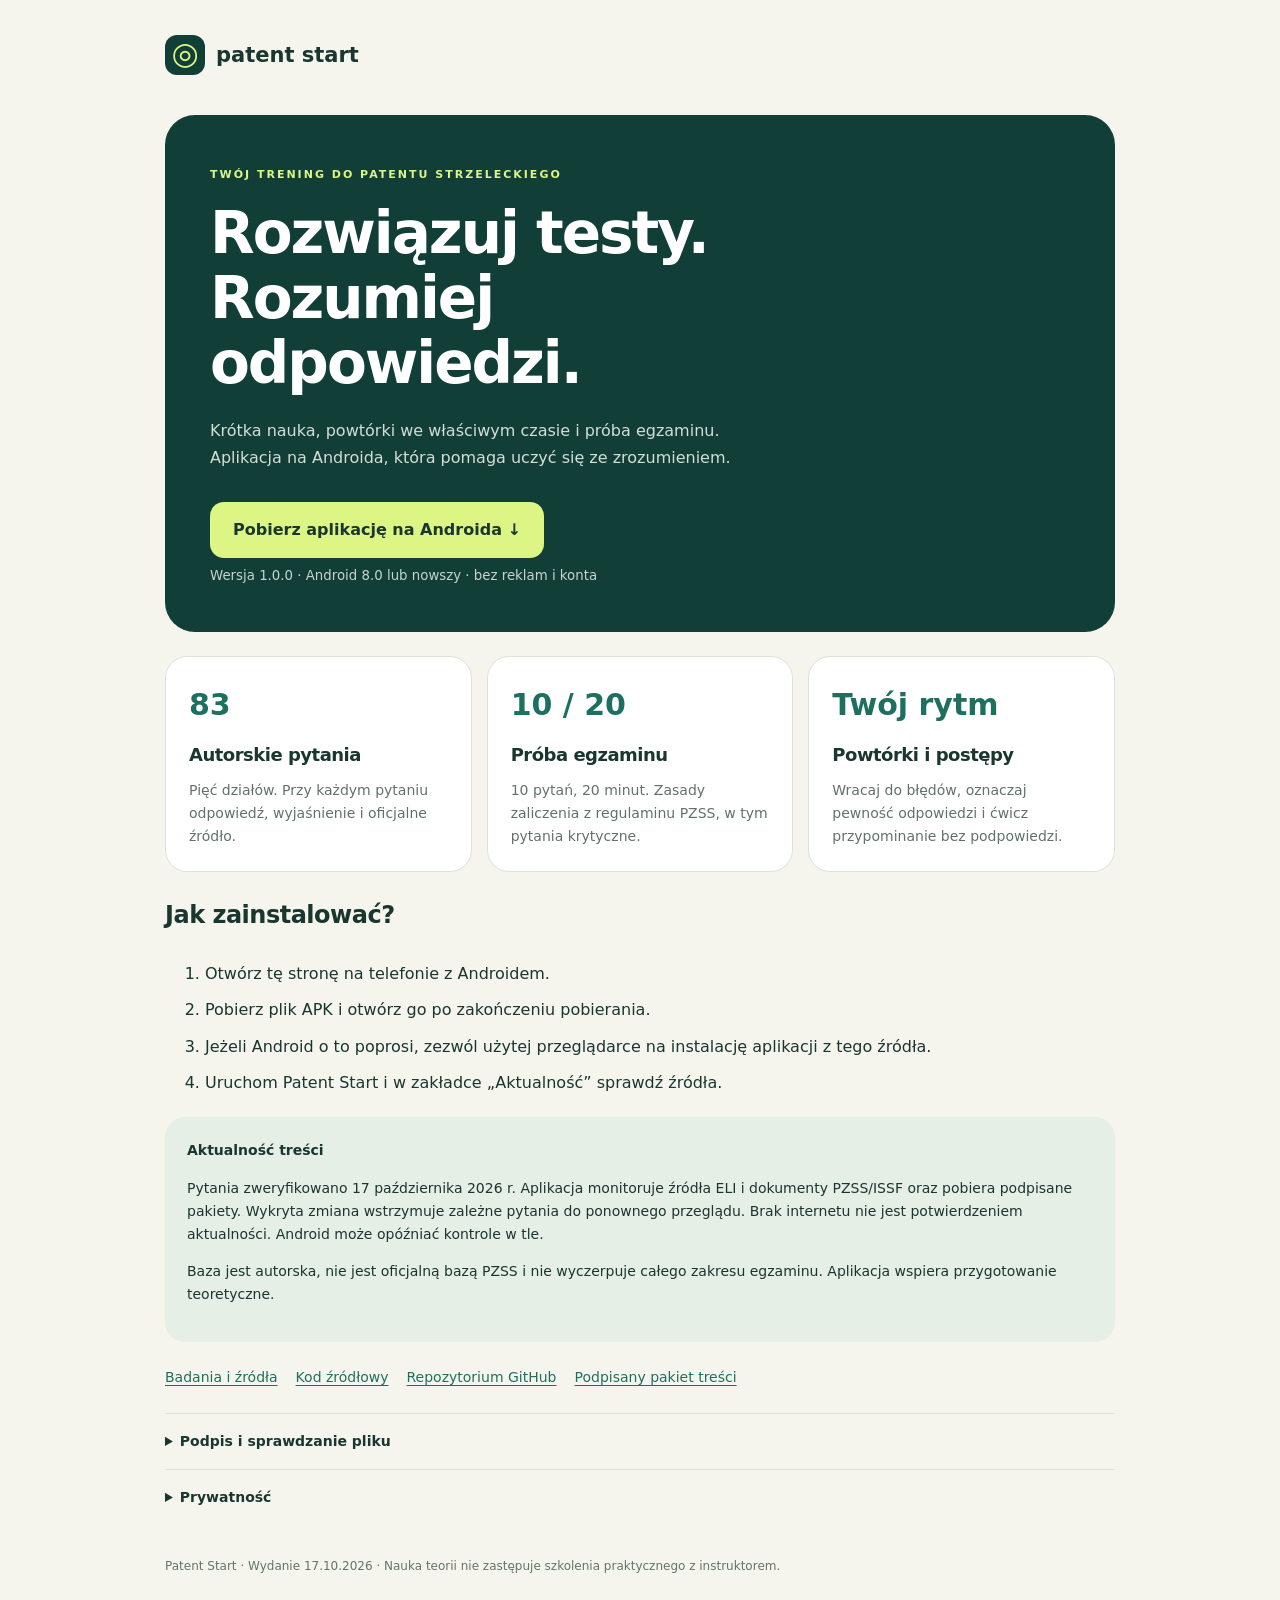
==== index.html @ 558bcb50 "Publish Patent Start 1.0.0 APK, signed question bank and source archive" ====
<!doctype html><html lang="pl"><head><meta charset="utf-8"><meta name="viewport" content="width=device-width,initial-scale=1"><meta name="theme-color" content="#123e38"><title>Patent Start — pobierz aplikację na Androida</title><style>*{box-sizing:border-box}body{margin:0;background:#f5f5ee;color:#19362f;font:16px/1.65 system-ui,sans-serif}main{max-width:1000px;margin:auto;padding:35px 25px 65px}.brand{font-weight:800;font-size:21px;display:flex;gap:11px;align-items:center}.mark{background:#123e38;color:#dcf584;border-radius:12px;width:40px;height:40px;text-align:center;font-size:31px;line-height:37px}.hero{margin-top:40px;background:#123e38;color:#fff;border-radius:30px;padding:45px;position:relative;overflow:hidden}.hero h1{font-size:clamp(34px,6vw,58px);line-height:1.12;letter-spacing:-2px;max-width:650px;margin:15px 0 22px}.hero p{max-width:570px;color:#d3ded5}.tag{color:#dcf584;font-size:11px;letter-spacing:2px;font-weight:750}.download{display:inline-block;background:#dcf584;color:#19362f;text-decoration:none;border-radius:14px;padding:15px 23px;font-weight:750;margin:15px 0 7px}.hero small{display:block;color:#c4d6cb}.grid{display:grid;grid-template-columns:repeat(3,1fr);gap:15px;margin:24px 0}.card{border:1px solid #dce3d9;background:white;border-radius:22px;padding:23px}.card h2{font-size:18px;line-height:1.4;margin:0 0 12px}.card p{font-size:14px;color:#617269;margin:0}.number{display:block;font-size:30px;font-weight:800;color:#1d7060;margin-bottom:12px}h2{letter-spacing:-.5px}a{color:#1d7060;text-underline-offset:3px}li{padding:5px 0}.note{background:#e6efe6;padding:22px;border-radius:20px;font-size:14px}.links{display:flex;gap:18px;flex-wrap:wrap;margin:24px 0;font-size:14px}footer{color:#64736b;font-size:12px;margin-top:32px}code{overflow-wrap:anywhere;font-size:11px}details{border-top:1px solid #dce3d9;padding:16px 0;font-size:14px}summary{font-weight:700;cursor:pointer}@media(max-width:650px){.hero{padding:28px}.grid{grid-template-columns:1fr}.hero h1{letter-spacing:-1px}.card{padding:20px}.number{font-size:23px}}</style></head><body><main><div class="brand"><span class="mark" aria-hidden="true">◎</span>patent start</div><section class="hero"><span class="tag">TWÓJ TRENING DO PATENTU STRZELECKIEGO</span><h1>Rozwiązuj testy.<br>Rozumiej odpowiedzi.</h1><p>Krótka nauka, powtórki we właściwym czasie i próba egzaminu. Aplikacja na Androida, która pomaga uczyć się ze zrozumieniem.</p><a class="download" href="Patent-Start-1.0.0.apk" download>Pobierz aplikację na Androida ↓</a><small>Wersja 1.0.0 · Android 8.0 lub nowszy · bez reklam i konta</small></section><section class="grid"><div class="card"><span class="number">83</span><h2>Autorskie pytania</h2><p>Pięć działów. Przy każdym pytaniu odpowiedź, wyjaśnienie i oficjalne źródło.</p></div><div class="card"><span class="number">10 / 20</span><h2>Próba egzaminu</h2><p>10 pytań, 20 minut. Zasady zaliczenia z regulaminu PZSS, w tym pytania krytyczne.</p></div><div class="card"><span class="number">Twój rytm</span><h2>Powtórki i postępy</h2><p>Wracaj do błędów, oznaczaj pewność odpowiedzi i ćwicz przypominanie bez podpowiedzi.</p></div></section><h2>Jak zainstalować?</h2><ol><li>Otwórz tę stronę na telefonie z Androidem.</li><li>Pobierz plik APK i otwórz go po zakończeniu pobierania.</li><li>Jeżeli Android o to poprosi, zezwól użytej przeglądarce na instalację aplikacji z tego źródła.</li><li>Uruchom Patent Start i w zakładce „Aktualność” sprawdź źródła.</li></ol><div class="note"><b>Aktualność treści</b><p>Pytania zweryfikowano 17 października 2026 r. Aplikacja monitoruje źródła ELI i dokumenty PZSS/ISSF oraz pobiera podpisane pakiety. Wykryta zmiana wstrzymuje zależne pytania do ponownego przeglądu. Brak internetu nie jest potwierdzeniem aktualności. Android może opóźniać kontrole w tle.</p><p>Baza jest autorska, nie jest oficjalną bazą PZSS i nie wyczerpuje całego zakresu egzaminu. Aplikacja wspiera przygotowanie teoretyczne.</p></div><div class="links"><a href="Badania-i-zalozenia.txt">Badania i źródła</a><a href="Patent-Start-source.zip" download>Kod źródłowy</a><a href="https://github.com/grocjusz/patent-start">Repozytorium GitHub</a><a href="latest.patentpack" download>Podpisany pakiet treści</a></div><details><summary>Podpis i sprawdzanie pliku</summary><p>Suma SHA-256 APK: <a href="Patent-Start-1.0.0.apk.sha256">pobierz plik kontrolny</a>. Wydanie jest podpisane kluczem aplikacji. Pakiety pytań mają osobny podpis RSA-SHA256, weryfikowany na telefonie.</p><p>Kompilację i podpis APK sprawdzono narzędziami Android SDK. Logikę nauki oraz interfejs przetestowano. Nie przeprowadzono jeszcze testu na fizycznym telefonie użytkownika.</p></details><details><summary>Prywatność</summary><p>Postępy pozostają na telefonie. Aplikacja nie wymaga konta i nie wysyła wyników nauki. Możesz zapisać kopię do wybranego pliku. Serwisy źródłowe i hosting GitHub mogą zapisywać adres IP podczas pobierania treści.</p></details><footer>Patent Start · Wydanie 17.10.2026 · Nauka teorii nie zastępuje szkolenia praktycznego z instruktorem.</footer></main></body></html>
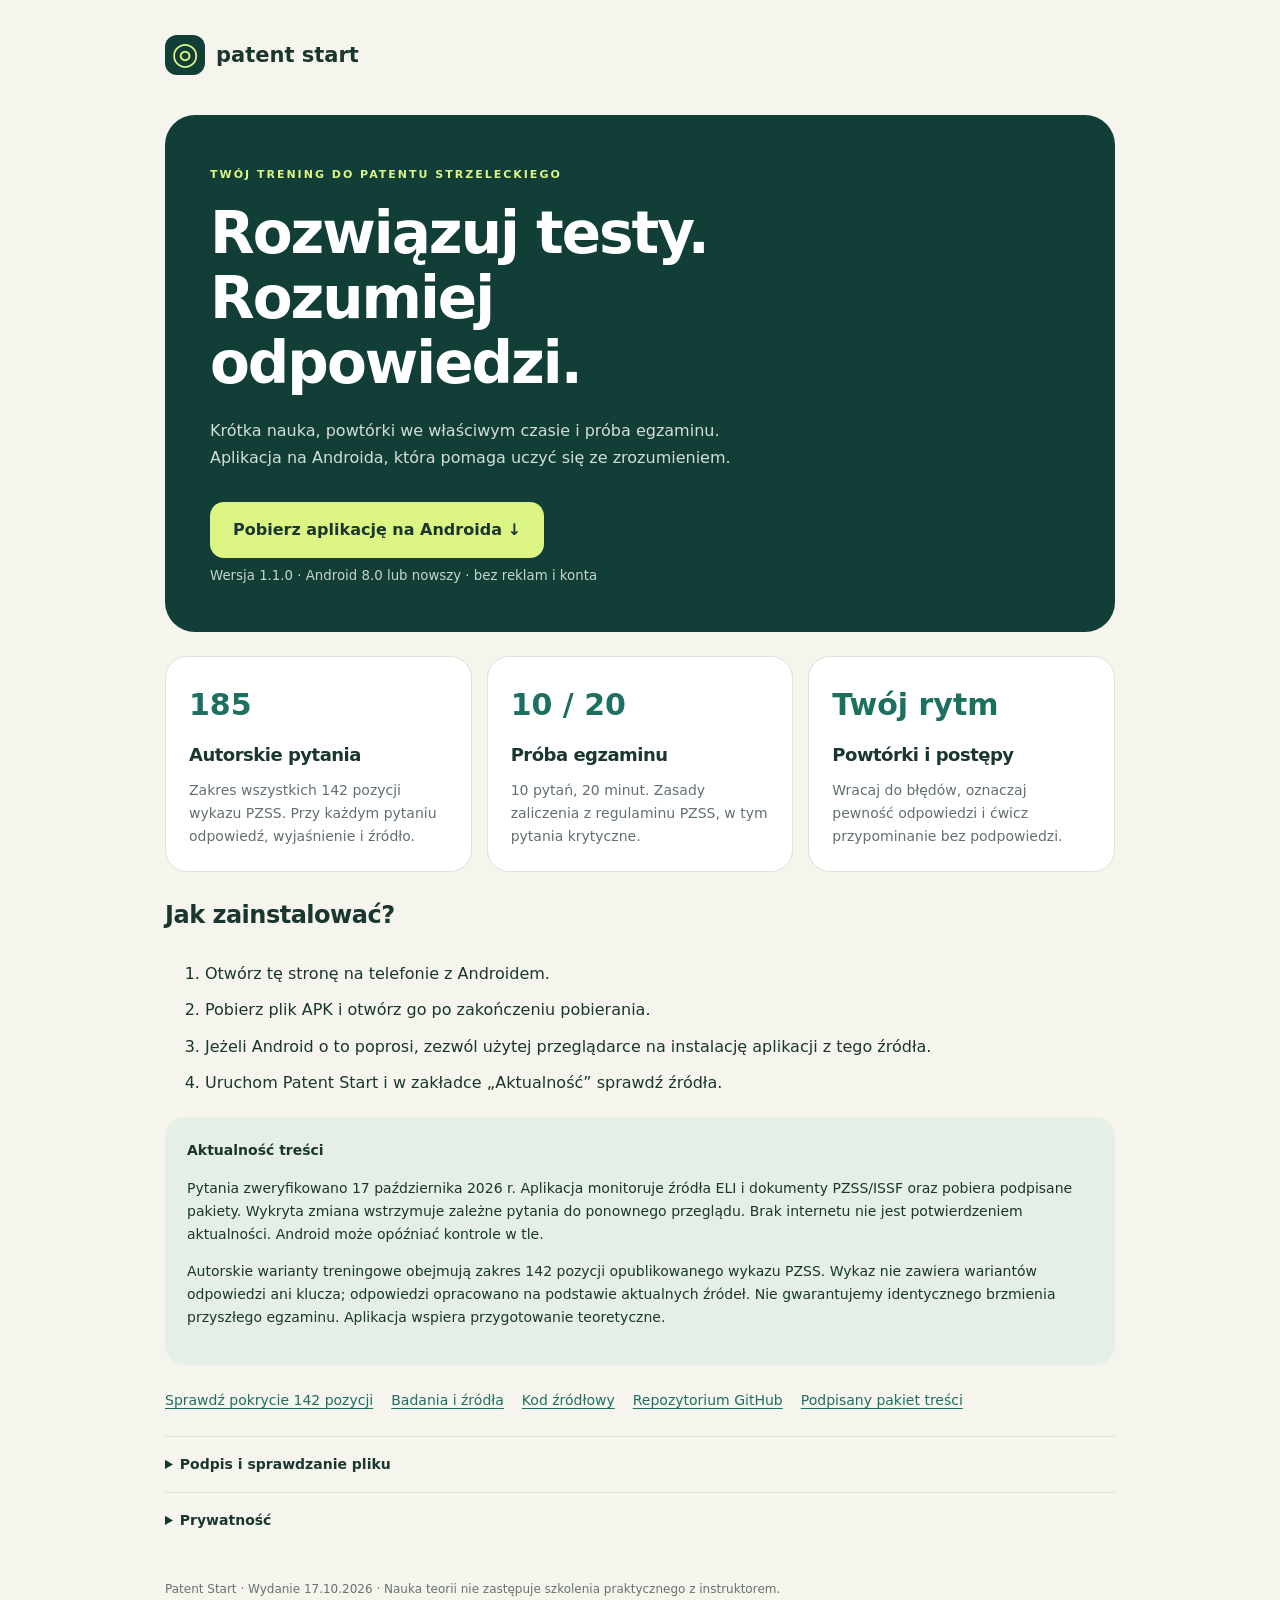
==== commit 49418f9a: "Patent Start 1.1.0: cover all 142 published PZSS question topics Expand to 185 authored training que" ====
--- a/index.html
+++ b/index.html
@@ -1 +1 @@
-<!doctype html><html lang="pl"><head><meta charset="utf-8"><meta name="viewport" content="width=device-width,initial-scale=1"><meta name="theme-color" content="#123e38"><title>Patent Start — pobierz aplikację na Androida</title><style>*{box-sizing:border-box}body{margin:0;background:#f5f5ee;color:#19362f;font:16px/1.65 system-ui,sans-serif}main{max-width:1000px;margin:auto;padding:35px 25px 65px}.brand{font-weight:800;font-size:21px;display:flex;gap:11px;align-items:center}.mark{background:#123e38;color:#dcf584;border-radius:12px;width:40px;height:40px;text-align:center;font-size:31px;line-height:37px}.hero{margin-top:40px;background:#123e38;color:#fff;border-radius:30px;padding:45px;position:relative;overflow:hidden}.hero h1{font-size:clamp(34px,6vw,58px);line-height:1.12;letter-spacing:-2px;max-width:650px;margin:15px 0 22px}.hero p{max-width:570px;color:#d3ded5}.tag{color:#dcf584;font-size:11px;letter-spacing:2px;font-weight:750}.download{display:inline-block;background:#dcf584;color:#19362f;text-decoration:none;border-radius:14px;padding:15px 23px;font-weight:750;margin:15px 0 7px}.hero small{display:block;color:#c4d6cb}.grid{display:grid;grid-template-columns:repeat(3,1fr);gap:15px;margin:24px 0}.card{border:1px solid #dce3d9;background:white;border-radius:22px;padding:23px}.card h2{font-size:18px;line-height:1.4;margin:0 0 12px}.card p{font-size:14px;color:#617269;margin:0}.number{display:block;font-size:30px;font-weight:800;color:#1d7060;margin-bottom:12px}h2{letter-spacing:-.5px}a{color:#1d7060;text-underline-offset:3px}li{padding:5px 0}.note{background:#e6efe6;padding:22px;border-radius:20px;font-size:14px}.links{display:flex;gap:18px;flex-wrap:wrap;margin:24px 0;font-size:14px}footer{color:#64736b;font-size:12px;margin-top:32px}code{overflow-wrap:anywhere;font-size:11px}details{border-top:1px solid #dce3d9;padding:16px 0;font-size:14px}summary{font-weight:700;cursor:pointer}@media(max-width:650px){.hero{padding:28px}.grid{grid-template-columns:1fr}.hero h1{letter-spacing:-1px}.card{padding:20px}.number{font-size:23px}}</style></head><body><main><div class="brand"><span class="mark" aria-hidden="true">◎</span>patent start</div><section class="hero"><span class="tag">TWÓJ TRENING DO PATENTU STRZELECKIEGO</span><h1>Rozwiązuj testy.<br>Rozumiej odpowiedzi.</h1><p>Krótka nauka, powtórki we właściwym czasie i próba egzaminu. Aplikacja na Androida, która pomaga uczyć się ze zrozumieniem.</p><a class="download" href="Patent-Start-1.0.0.apk" download>Pobierz aplikację na Androida ↓</a><small>Wersja 1.0.0 · Android 8.0 lub nowszy · bez reklam i konta</small></section><section class="grid"><div class="card"><span class="number">83</span><h2>Autorskie pytania</h2><p>Pięć działów. Przy każdym pytaniu odpowiedź, wyjaśnienie i oficjalne źródło.</p></div><div class="card"><span class="number">10 / 20</span><h2>Próba egzaminu</h2><p>10 pytań, 20 minut. Zasady zaliczenia z regulaminu PZSS, w tym pytania krytyczne.</p></div><div class="card"><span class="number">Twój rytm</span><h2>Powtórki i postępy</h2><p>Wracaj do błędów, oznaczaj pewność odpowiedzi i ćwicz przypominanie bez podpowiedzi.</p></div></section><h2>Jak zainstalować?</h2><ol><li>Otwórz tę stronę na telefonie z Androidem.</li><li>Pobierz plik APK i otwórz go po zakończeniu pobierania.</li><li>Jeżeli Android o to poprosi, zezwól użytej przeglądarce na instalację aplikacji z tego źródła.</li><li>Uruchom Patent Start i w zakładce „Aktualność” sprawdź źródła.</li></ol><div class="note"><b>Aktualność treści</b><p>Pytania zweryfikowano 17 października 2026 r. Aplikacja monitoruje źródła ELI i dokumenty PZSS/ISSF oraz pobiera podpisane pakiety. Wykryta zmiana wstrzymuje zależne pytania do ponownego przeglądu. Brak internetu nie jest potwierdzeniem aktualności. Android może opóźniać kontrole w tle.</p><p>Baza jest autorska, nie jest oficjalną bazą PZSS i nie wyczerpuje całego zakresu egzaminu. Aplikacja wspiera przygotowanie teoretyczne.</p></div><div class="links"><a href="Badania-i-zalozenia.txt">Badania i źródła</a><a href="Patent-Start-source.zip" download>Kod źródłowy</a><a href="https://github.com/grocjusz/patent-start">Repozytorium GitHub</a><a href="latest.patentpack" download>Podpisany pakiet treści</a></div><details><summary>Podpis i sprawdzanie pliku</summary><p>Suma SHA-256 APK: <a href="Patent-Start-1.0.0.apk.sha256">pobierz plik kontrolny</a>. Wydanie jest podpisane kluczem aplikacji. Pakiety pytań mają osobny podpis RSA-SHA256, weryfikowany na telefonie.</p><p>Kompilację i podpis APK sprawdzono narzędziami Android SDK. Logikę nauki oraz interfejs przetestowano. Nie przeprowadzono jeszcze testu na fizycznym telefonie użytkownika.</p></details><details><summary>Prywatność</summary><p>Postępy pozostają na telefonie. Aplikacja nie wymaga konta i nie wysyła wyników nauki. Możesz zapisać kopię do wybranego pliku. Serwisy źródłowe i hosting GitHub mogą zapisywać adres IP podczas pobierania treści.</p></details><footer>Patent Start · Wydanie 17.10.2026 · Nauka teorii nie zastępuje szkolenia praktycznego z instruktorem.</footer></main></body></html>
+<!doctype html><html lang="pl"><head><meta charset="utf-8"><meta name="viewport" content="width=device-width,initial-scale=1"><meta name="theme-color" content="#123e38"><title>Patent Start — pobierz aplikację na Androida</title><style>*{box-sizing:border-box}body{margin:0;background:#f5f5ee;color:#19362f;font:16px/1.65 system-ui,sans-serif}main{max-width:1000px;margin:auto;padding:35px 25px 65px}.brand{font-weight:800;font-size:21px;display:flex;gap:11px;align-items:center}.mark{background:#123e38;color:#dcf584;border-radius:12px;width:40px;height:40px;text-align:center;font-size:31px;line-height:37px}.hero{margin-top:40px;background:#123e38;color:#fff;border-radius:30px;padding:45px;position:relative;overflow:hidden}.hero h1{font-size:clamp(34px,6vw,58px);line-height:1.12;letter-spacing:-2px;max-width:650px;margin:15px 0 22px}.hero p{max-width:570px;color:#d3ded5}.tag{color:#dcf584;font-size:11px;letter-spacing:2px;font-weight:750}.download{display:inline-block;background:#dcf584;color:#19362f;text-decoration:none;border-radius:14px;padding:15px 23px;font-weight:750;margin:15px 0 7px}.hero small{display:block;color:#c4d6cb}.grid{display:grid;grid-template-columns:repeat(3,1fr);gap:15px;margin:24px 0}.card{border:1px solid #dce3d9;background:white;border-radius:22px;padding:23px}.card h2{font-size:18px;line-height:1.4;margin:0 0 12px}.card p{font-size:14px;color:#617269;margin:0}.number{display:block;font-size:30px;font-weight:800;color:#1d7060;margin-bottom:12px}h2{letter-spacing:-.5px}a{color:#1d7060;text-underline-offset:3px}li{padding:5px 0}.note{background:#e6efe6;padding:22px;border-radius:20px;font-size:14px}.links{display:flex;gap:18px;flex-wrap:wrap;margin:24px 0;font-size:14px}footer{color:#64736b;font-size:12px;margin-top:32px}code{overflow-wrap:anywhere;font-size:11px}details{border-top:1px solid #dce3d9;padding:16px 0;font-size:14px}summary{font-weight:700;cursor:pointer}@media(max-width:650px){.hero{padding:28px}.grid{grid-template-columns:1fr}.hero h1{letter-spacing:-1px}.card{padding:20px}.number{font-size:23px}}</style></head><body><main><div class="brand"><span class="mark" aria-hidden="true">◎</span>patent start</div><section class="hero"><span class="tag">TWÓJ TRENING DO PATENTU STRZELECKIEGO</span><h1>Rozwiązuj testy.<br>Rozumiej odpowiedzi.</h1><p>Krótka nauka, powtórki we właściwym czasie i próba egzaminu. Aplikacja na Androida, która pomaga uczyć się ze zrozumieniem.</p><a class="download" href="Patent-Start-1.1.0.apk" download>Pobierz aplikację na Androida ↓</a><small>Wersja 1.1.0 · Android 8.0 lub nowszy · bez reklam i konta</small></section><section class="grid"><div class="card"><span class="number">185</span><h2>Autorskie pytania</h2><p>Zakres wszystkich 142 pozycji wykazu PZSS. Przy każdym pytaniu odpowiedź, wyjaśnienie i źródło.</p></div><div class="card"><span class="number">10 / 20</span><h2>Próba egzaminu</h2><p>10 pytań, 20 minut. Zasady zaliczenia z regulaminu PZSS, w tym pytania krytyczne.</p></div><div class="card"><span class="number">Twój rytm</span><h2>Powtórki i postępy</h2><p>Wracaj do błędów, oznaczaj pewność odpowiedzi i ćwicz przypominanie bez podpowiedzi.</p></div></section><h2>Jak zainstalować?</h2><ol><li>Otwórz tę stronę na telefonie z Androidem.</li><li>Pobierz plik APK i otwórz go po zakończeniu pobierania.</li><li>Jeżeli Android o to poprosi, zezwól użytej przeglądarce na instalację aplikacji z tego źródła.</li><li>Uruchom Patent Start i w zakładce „Aktualność” sprawdź źródła.</li></ol><div class="note"><b>Aktualność treści</b><p>Pytania zweryfikowano 17 października 2026 r. Aplikacja monitoruje źródła ELI i dokumenty PZSS/ISSF oraz pobiera podpisane pakiety. Wykryta zmiana wstrzymuje zależne pytania do ponownego przeglądu. Brak internetu nie jest potwierdzeniem aktualności. Android może opóźniać kontrole w tle.</p><p>Autorskie warianty treningowe obejmują zakres 142 pozycji opublikowanego wykazu PZSS. Wykaz nie zawiera wariantów odpowiedzi ani klucza; odpowiedzi opracowano na podstawie aktualnych źródeł. Nie gwarantujemy identycznego brzmienia przyszłego egzaminu. Aplikacja wspiera przygotowanie teoretyczne.</p></div><div class="links"><a href="Zakres-PZSS.html">Sprawdź pokrycie 142 pozycji</a><a href="Badania-i-zalozenia.txt">Badania i źródła</a><a href="Patent-Start-source.zip" download>Kod źródłowy</a><a href="https://github.com/grocjusz/patent-start">Repozytorium GitHub</a><a href="latest.patentpack" download>Podpisany pakiet treści</a></div><details><summary>Podpis i sprawdzanie pliku</summary><p>Suma SHA-256 APK: <a href="Patent-Start-1.1.0.apk.sha256">pobierz plik kontrolny</a>. Wydanie jest podpisane kluczem aplikacji. Pakiety pytań mają osobny podpis RSA-SHA256, weryfikowany na telefonie.</p><p>Kompilację i podpis APK sprawdzono narzędziami Android SDK. Logikę nauki oraz interfejs przetestowano. Nie przeprowadzono jeszcze testu na fizycznym telefonie użytkownika.</p></details><details><summary>Prywatność</summary><p>Postępy pozostają na telefonie. Aplikacja nie wymaga konta i nie wysyła wyników nauki. Możesz zapisać kopię do wybranego pliku. Serwisy źródłowe i hosting GitHub mogą zapisywać adres IP podczas pobierania treści.</p></details><footer>Patent Start · Wydanie 17.10.2026 · Nauka teorii nie zastępuje szkolenia praktycznego z instruktorem.</footer></main></body></html>
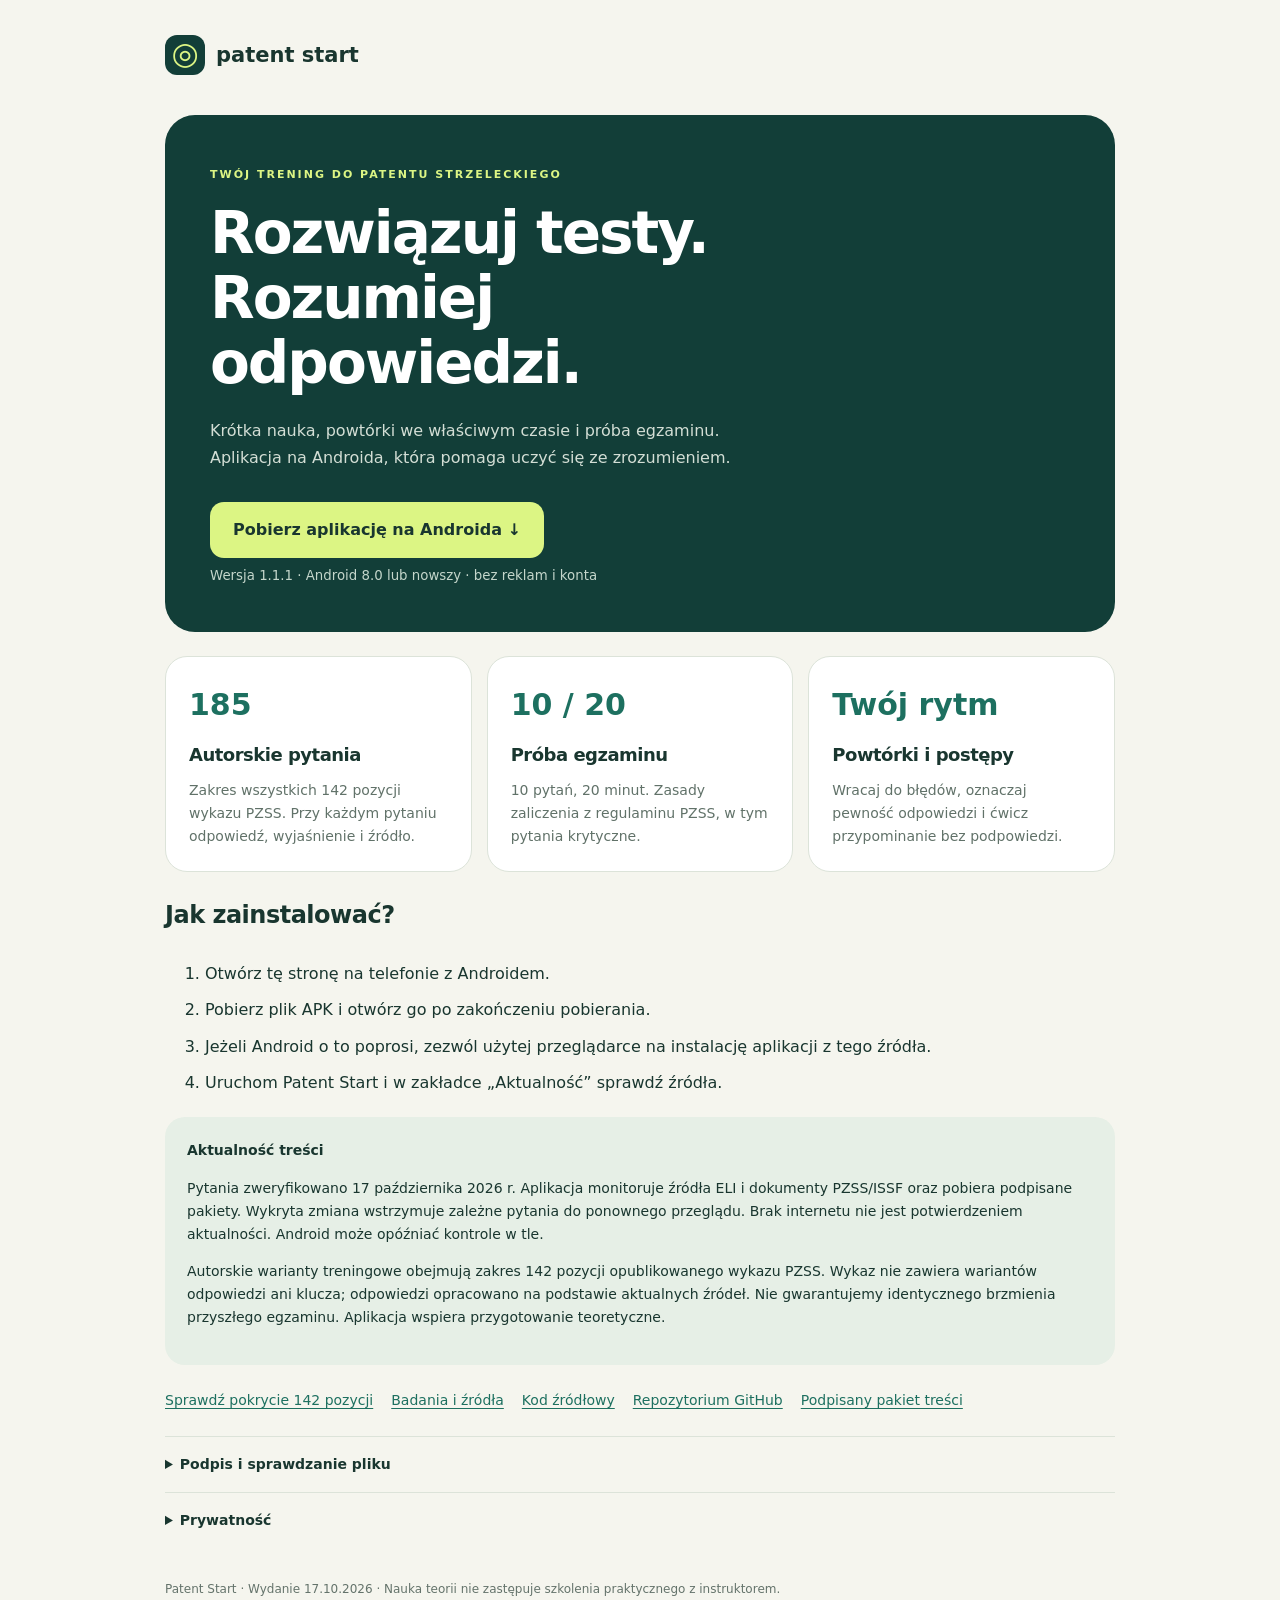
==== commit a3d57961: "Finalize Patent Start 1.1.1 and signed content package 3 Include complete legal definitions in train" ====
--- a/index.html
+++ b/index.html
@@ -1 +1 @@
-<!doctype html><html lang="pl"><head><meta charset="utf-8"><meta name="viewport" content="width=device-width,initial-scale=1"><meta name="theme-color" content="#123e38"><title>Patent Start — pobierz aplikację na Androida</title><style>*{box-sizing:border-box}body{margin:0;background:#f5f5ee;color:#19362f;font:16px/1.65 system-ui,sans-serif}main{max-width:1000px;margin:auto;padding:35px 25px 65px}.brand{font-weight:800;font-size:21px;display:flex;gap:11px;align-items:center}.mark{background:#123e38;color:#dcf584;border-radius:12px;width:40px;height:40px;text-align:center;font-size:31px;line-height:37px}.hero{margin-top:40px;background:#123e38;color:#fff;border-radius:30px;padding:45px;position:relative;overflow:hidden}.hero h1{font-size:clamp(34px,6vw,58px);line-height:1.12;letter-spacing:-2px;max-width:650px;margin:15px 0 22px}.hero p{max-width:570px;color:#d3ded5}.tag{color:#dcf584;font-size:11px;letter-spacing:2px;font-weight:750}.download{display:inline-block;background:#dcf584;color:#19362f;text-decoration:none;border-radius:14px;padding:15px 23px;font-weight:750;margin:15px 0 7px}.hero small{display:block;color:#c4d6cb}.grid{display:grid;grid-template-columns:repeat(3,1fr);gap:15px;margin:24px 0}.card{border:1px solid #dce3d9;background:white;border-radius:22px;padding:23px}.card h2{font-size:18px;line-height:1.4;margin:0 0 12px}.card p{font-size:14px;color:#617269;margin:0}.number{display:block;font-size:30px;font-weight:800;color:#1d7060;margin-bottom:12px}h2{letter-spacing:-.5px}a{color:#1d7060;text-underline-offset:3px}li{padding:5px 0}.note{background:#e6efe6;padding:22px;border-radius:20px;font-size:14px}.links{display:flex;gap:18px;flex-wrap:wrap;margin:24px 0;font-size:14px}footer{color:#64736b;font-size:12px;margin-top:32px}code{overflow-wrap:anywhere;font-size:11px}details{border-top:1px solid #dce3d9;padding:16px 0;font-size:14px}summary{font-weight:700;cursor:pointer}@media(max-width:650px){.hero{padding:28px}.grid{grid-template-columns:1fr}.hero h1{letter-spacing:-1px}.card{padding:20px}.number{font-size:23px}}</style></head><body><main><div class="brand"><span class="mark" aria-hidden="true">◎</span>patent start</div><section class="hero"><span class="tag">TWÓJ TRENING DO PATENTU STRZELECKIEGO</span><h1>Rozwiązuj testy.<br>Rozumiej odpowiedzi.</h1><p>Krótka nauka, powtórki we właściwym czasie i próba egzaminu. Aplikacja na Androida, która pomaga uczyć się ze zrozumieniem.</p><a class="download" href="Patent-Start-1.1.0.apk" download>Pobierz aplikację na Androida ↓</a><small>Wersja 1.1.0 · Android 8.0 lub nowszy · bez reklam i konta</small></section><section class="grid"><div class="card"><span class="number">185</span><h2>Autorskie pytania</h2><p>Zakres wszystkich 142 pozycji wykazu PZSS. Przy każdym pytaniu odpowiedź, wyjaśnienie i źródło.</p></div><div class="card"><span class="number">10 / 20</span><h2>Próba egzaminu</h2><p>10 pytań, 20 minut. Zasady zaliczenia z regulaminu PZSS, w tym pytania krytyczne.</p></div><div class="card"><span class="number">Twój rytm</span><h2>Powtórki i postępy</h2><p>Wracaj do błędów, oznaczaj pewność odpowiedzi i ćwicz przypominanie bez podpowiedzi.</p></div></section><h2>Jak zainstalować?</h2><ol><li>Otwórz tę stronę na telefonie z Androidem.</li><li>Pobierz plik APK i otwórz go po zakończeniu pobierania.</li><li>Jeżeli Android o to poprosi, zezwól użytej przeglądarce na instalację aplikacji z tego źródła.</li><li>Uruchom Patent Start i w zakładce „Aktualność” sprawdź źródła.</li></ol><div class="note"><b>Aktualność treści</b><p>Pytania zweryfikowano 17 października 2026 r. Aplikacja monitoruje źródła ELI i dokumenty PZSS/ISSF oraz pobiera podpisane pakiety. Wykryta zmiana wstrzymuje zależne pytania do ponownego przeglądu. Brak internetu nie jest potwierdzeniem aktualności. Android może opóźniać kontrole w tle.</p><p>Autorskie warianty treningowe obejmują zakres 142 pozycji opublikowanego wykazu PZSS. Wykaz nie zawiera wariantów odpowiedzi ani klucza; odpowiedzi opracowano na podstawie aktualnych źródeł. Nie gwarantujemy identycznego brzmienia przyszłego egzaminu. Aplikacja wspiera przygotowanie teoretyczne.</p></div><div class="links"><a href="Zakres-PZSS.html">Sprawdź pokrycie 142 pozycji</a><a href="Badania-i-zalozenia.txt">Badania i źródła</a><a href="Patent-Start-source.zip" download>Kod źródłowy</a><a href="https://github.com/grocjusz/patent-start">Repozytorium GitHub</a><a href="latest.patentpack" download>Podpisany pakiet treści</a></div><details><summary>Podpis i sprawdzanie pliku</summary><p>Suma SHA-256 APK: <a href="Patent-Start-1.1.0.apk.sha256">pobierz plik kontrolny</a>. Wydanie jest podpisane kluczem aplikacji. Pakiety pytań mają osobny podpis RSA-SHA256, weryfikowany na telefonie.</p><p>Kompilację i podpis APK sprawdzono narzędziami Android SDK. Logikę nauki oraz interfejs przetestowano. Nie przeprowadzono jeszcze testu na fizycznym telefonie użytkownika.</p></details><details><summary>Prywatność</summary><p>Postępy pozostają na telefonie. Aplikacja nie wymaga konta i nie wysyła wyników nauki. Możesz zapisać kopię do wybranego pliku. Serwisy źródłowe i hosting GitHub mogą zapisywać adres IP podczas pobierania treści.</p></details><footer>Patent Start · Wydanie 17.10.2026 · Nauka teorii nie zastępuje szkolenia praktycznego z instruktorem.</footer></main></body></html>
+<!doctype html><html lang="pl"><head><meta charset="utf-8"><meta name="viewport" content="width=device-width,initial-scale=1"><meta name="theme-color" content="#123e38"><title>Patent Start — pobierz aplikację na Androida</title><style>*{box-sizing:border-box}body{margin:0;background:#f5f5ee;color:#19362f;font:16px/1.65 system-ui,sans-serif}main{max-width:1000px;margin:auto;padding:35px 25px 65px}.brand{font-weight:800;font-size:21px;display:flex;gap:11px;align-items:center}.mark{background:#123e38;color:#dcf584;border-radius:12px;width:40px;height:40px;text-align:center;font-size:31px;line-height:37px}.hero{margin-top:40px;background:#123e38;color:#fff;border-radius:30px;padding:45px;position:relative;overflow:hidden}.hero h1{font-size:clamp(34px,6vw,58px);line-height:1.12;letter-spacing:-2px;max-width:650px;margin:15px 0 22px}.hero p{max-width:570px;color:#d3ded5}.tag{color:#dcf584;font-size:11px;letter-spacing:2px;font-weight:750}.download{display:inline-block;background:#dcf584;color:#19362f;text-decoration:none;border-radius:14px;padding:15px 23px;font-weight:750;margin:15px 0 7px}.hero small{display:block;color:#c4d6cb}.grid{display:grid;grid-template-columns:repeat(3,1fr);gap:15px;margin:24px 0}.card{border:1px solid #dce3d9;background:white;border-radius:22px;padding:23px}.card h2{font-size:18px;line-height:1.4;margin:0 0 12px}.card p{font-size:14px;color:#617269;margin:0}.number{display:block;font-size:30px;font-weight:800;color:#1d7060;margin-bottom:12px}h2{letter-spacing:-.5px}a{color:#1d7060;text-underline-offset:3px}li{padding:5px 0}.note{background:#e6efe6;padding:22px;border-radius:20px;font-size:14px}.links{display:flex;gap:18px;flex-wrap:wrap;margin:24px 0;font-size:14px}footer{color:#64736b;font-size:12px;margin-top:32px}code{overflow-wrap:anywhere;font-size:11px}details{border-top:1px solid #dce3d9;padding:16px 0;font-size:14px}summary{font-weight:700;cursor:pointer}@media(max-width:650px){.hero{padding:28px}.grid{grid-template-columns:1fr}.hero h1{letter-spacing:-1px}.card{padding:20px}.number{font-size:23px}}</style></head><body><main><div class="brand"><span class="mark" aria-hidden="true">◎</span>patent start</div><section class="hero"><span class="tag">TWÓJ TRENING DO PATENTU STRZELECKIEGO</span><h1>Rozwiązuj testy.<br>Rozumiej odpowiedzi.</h1><p>Krótka nauka, powtórki we właściwym czasie i próba egzaminu. Aplikacja na Androida, która pomaga uczyć się ze zrozumieniem.</p><a class="download" href="Patent-Start-1.1.1.apk" download>Pobierz aplikację na Androida ↓</a><small>Wersja 1.1.1 · Android 8.0 lub nowszy · bez reklam i konta</small></section><section class="grid"><div class="card"><span class="number">185</span><h2>Autorskie pytania</h2><p>Zakres wszystkich 142 pozycji wykazu PZSS. Przy każdym pytaniu odpowiedź, wyjaśnienie i źródło.</p></div><div class="card"><span class="number">10 / 20</span><h2>Próba egzaminu</h2><p>10 pytań, 20 minut. Zasady zaliczenia z regulaminu PZSS, w tym pytania krytyczne.</p></div><div class="card"><span class="number">Twój rytm</span><h2>Powtórki i postępy</h2><p>Wracaj do błędów, oznaczaj pewność odpowiedzi i ćwicz przypominanie bez podpowiedzi.</p></div></section><h2>Jak zainstalować?</h2><ol><li>Otwórz tę stronę na telefonie z Androidem.</li><li>Pobierz plik APK i otwórz go po zakończeniu pobierania.</li><li>Jeżeli Android o to poprosi, zezwól użytej przeglądarce na instalację aplikacji z tego źródła.</li><li>Uruchom Patent Start i w zakładce „Aktualność” sprawdź źródła.</li></ol><div class="note"><b>Aktualność treści</b><p>Pytania zweryfikowano 17 października 2026 r. Aplikacja monitoruje źródła ELI i dokumenty PZSS/ISSF oraz pobiera podpisane pakiety. Wykryta zmiana wstrzymuje zależne pytania do ponownego przeglądu. Brak internetu nie jest potwierdzeniem aktualności. Android może opóźniać kontrole w tle.</p><p>Autorskie warianty treningowe obejmują zakres 142 pozycji opublikowanego wykazu PZSS. Wykaz nie zawiera wariantów odpowiedzi ani klucza; odpowiedzi opracowano na podstawie aktualnych źródeł. Nie gwarantujemy identycznego brzmienia przyszłego egzaminu. Aplikacja wspiera przygotowanie teoretyczne.</p></div><div class="links"><a href="Zakres-PZSS.html">Sprawdź pokrycie 142 pozycji</a><a href="Badania-i-zalozenia.txt">Badania i źródła</a><a href="Patent-Start-source.zip" download>Kod źródłowy</a><a href="https://github.com/grocjusz/patent-start">Repozytorium GitHub</a><a href="latest.patentpack" download>Podpisany pakiet treści</a></div><details><summary>Podpis i sprawdzanie pliku</summary><p>Suma SHA-256 APK: <a href="Patent-Start-1.1.1.apk.sha256">pobierz plik kontrolny</a>. Wydanie jest podpisane kluczem aplikacji. Pakiety pytań mają osobny podpis RSA-SHA256, weryfikowany na telefonie.</p><p>Kompilację i podpis APK sprawdzono narzędziami Android SDK. Logikę nauki oraz interfejs przetestowano. Nie przeprowadzono jeszcze testu na fizycznym telefonie użytkownika.</p></details><details><summary>Prywatność</summary><p>Postępy pozostają na telefonie. Aplikacja nie wymaga konta i nie wysyła wyników nauki. Możesz zapisać kopię do wybranego pliku. Serwisy źródłowe i hosting GitHub mogą zapisywać adres IP podczas pobierania treści.</p></details><footer>Patent Start · Wydanie 17.10.2026 · Nauka teorii nie zastępuje szkolenia praktycznego z instruktorem.</footer></main></body></html>
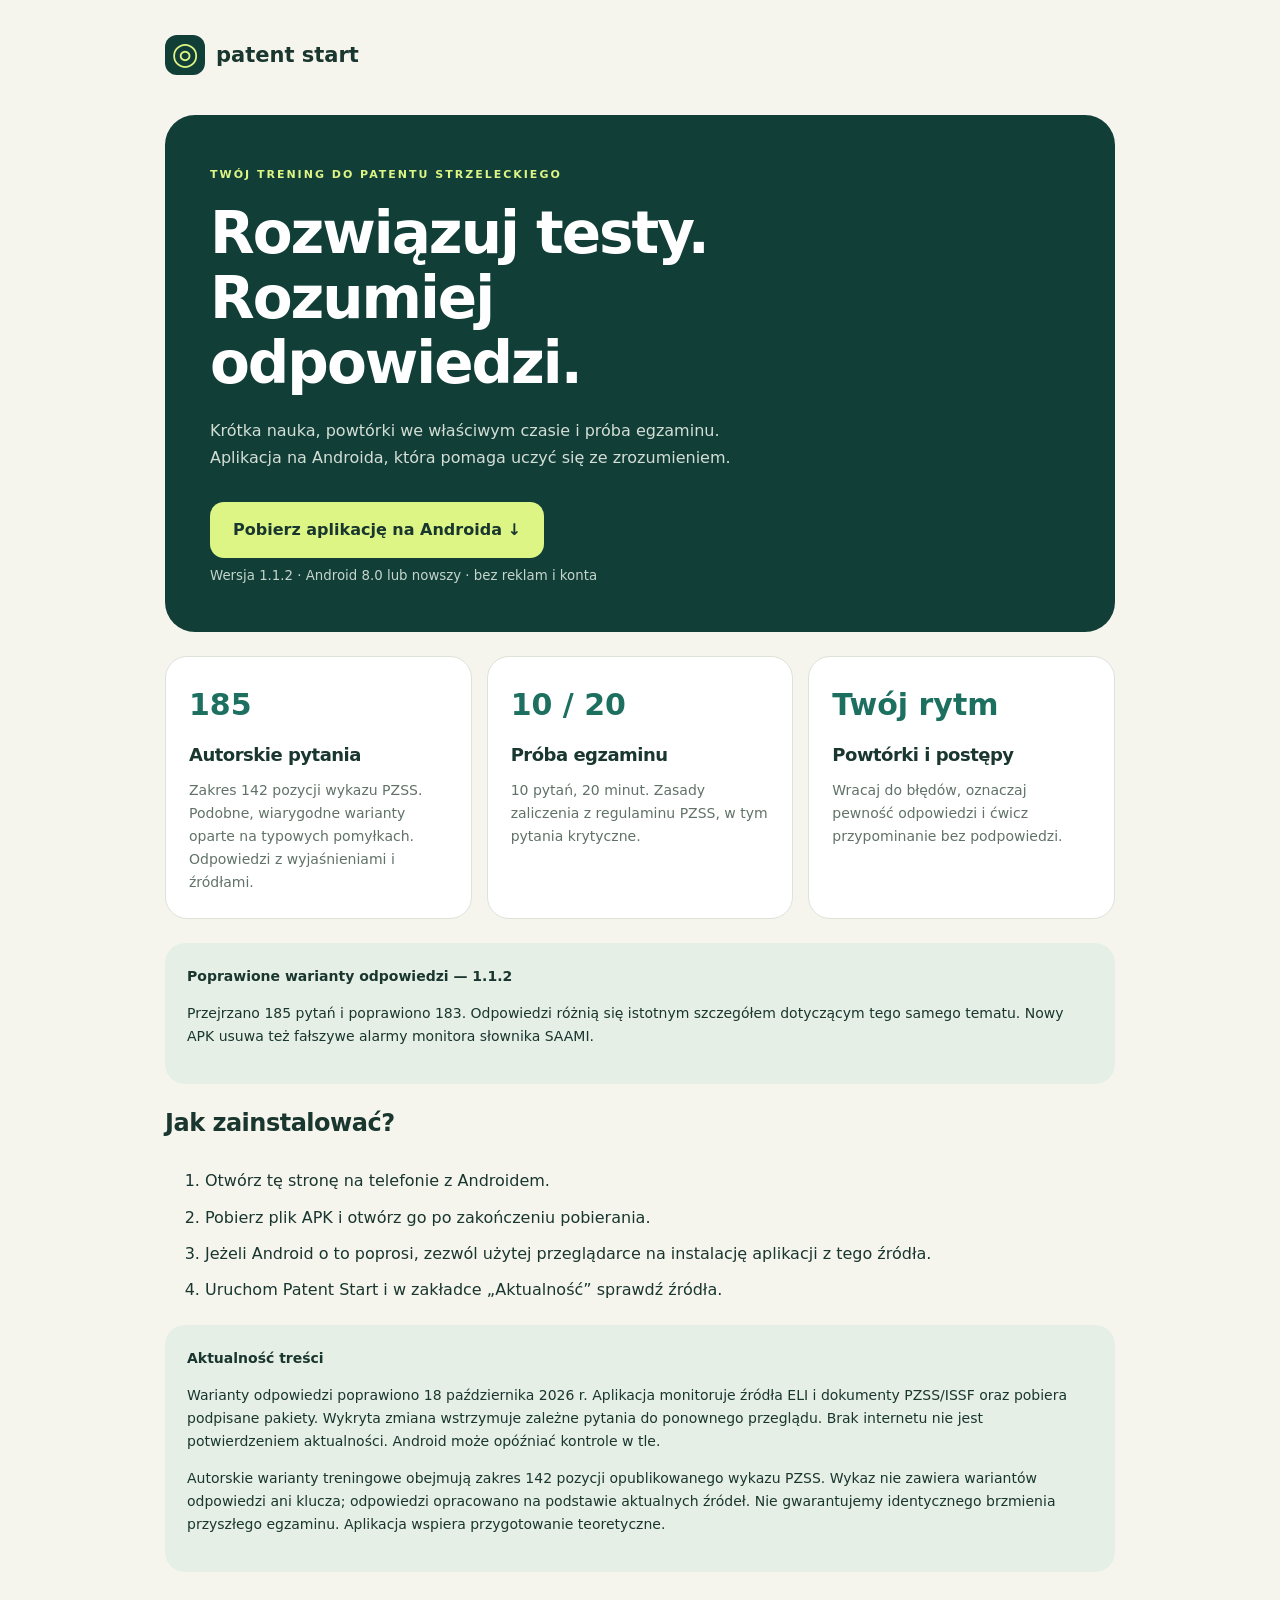
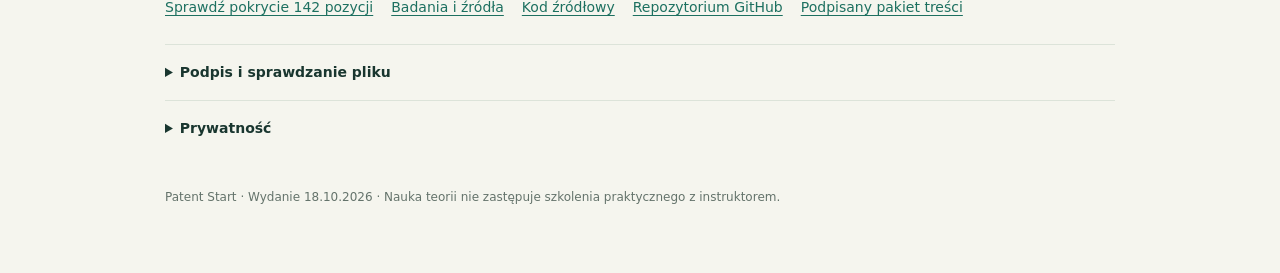
==== commit 285831eb: "Patent Start 1.1.2: poprawa konstrukcji odpowiedzi Przejrzano 185 pytań i poprawiono 183 zestawy odp" ====
--- a/index.html
+++ b/index.html
@@ -1 +1 @@
-<!doctype html><html lang="pl"><head><meta charset="utf-8"><meta name="viewport" content="width=device-width,initial-scale=1"><meta name="theme-color" content="#123e38"><title>Patent Start — pobierz aplikację na Androida</title><style>*{box-sizing:border-box}body{margin:0;background:#f5f5ee;color:#19362f;font:16px/1.65 system-ui,sans-serif}main{max-width:1000px;margin:auto;padding:35px 25px 65px}.brand{font-weight:800;font-size:21px;display:flex;gap:11px;align-items:center}.mark{background:#123e38;color:#dcf584;border-radius:12px;width:40px;height:40px;text-align:center;font-size:31px;line-height:37px}.hero{margin-top:40px;background:#123e38;color:#fff;border-radius:30px;padding:45px;position:relative;overflow:hidden}.hero h1{font-size:clamp(34px,6vw,58px);line-height:1.12;letter-spacing:-2px;max-width:650px;margin:15px 0 22px}.hero p{max-width:570px;color:#d3ded5}.tag{color:#dcf584;font-size:11px;letter-spacing:2px;font-weight:750}.download{display:inline-block;background:#dcf584;color:#19362f;text-decoration:none;border-radius:14px;padding:15px 23px;font-weight:750;margin:15px 0 7px}.hero small{display:block;color:#c4d6cb}.grid{display:grid;grid-template-columns:repeat(3,1fr);gap:15px;margin:24px 0}.card{border:1px solid #dce3d9;background:white;border-radius:22px;padding:23px}.card h2{font-size:18px;line-height:1.4;margin:0 0 12px}.card p{font-size:14px;color:#617269;margin:0}.number{display:block;font-size:30px;font-weight:800;color:#1d7060;margin-bottom:12px}h2{letter-spacing:-.5px}a{color:#1d7060;text-underline-offset:3px}li{padding:5px 0}.note{background:#e6efe6;padding:22px;border-radius:20px;font-size:14px}.links{display:flex;gap:18px;flex-wrap:wrap;margin:24px 0;font-size:14px}footer{color:#64736b;font-size:12px;margin-top:32px}code{overflow-wrap:anywhere;font-size:11px}details{border-top:1px solid #dce3d9;padding:16px 0;font-size:14px}summary{font-weight:700;cursor:pointer}@media(max-width:650px){.hero{padding:28px}.grid{grid-template-columns:1fr}.hero h1{letter-spacing:-1px}.card{padding:20px}.number{font-size:23px}}</style></head><body><main><div class="brand"><span class="mark" aria-hidden="true">◎</span>patent start</div><section class="hero"><span class="tag">TWÓJ TRENING DO PATENTU STRZELECKIEGO</span><h1>Rozwiązuj testy.<br>Rozumiej odpowiedzi.</h1><p>Krótka nauka, powtórki we właściwym czasie i próba egzaminu. Aplikacja na Androida, która pomaga uczyć się ze zrozumieniem.</p><a class="download" href="Patent-Start-1.1.1.apk" download>Pobierz aplikację na Androida ↓</a><small>Wersja 1.1.1 · Android 8.0 lub nowszy · bez reklam i konta</small></section><section class="grid"><div class="card"><span class="number">185</span><h2>Autorskie pytania</h2><p>Zakres wszystkich 142 pozycji wykazu PZSS. Przy każdym pytaniu odpowiedź, wyjaśnienie i źródło.</p></div><div class="card"><span class="number">10 / 20</span><h2>Próba egzaminu</h2><p>10 pytań, 20 minut. Zasady zaliczenia z regulaminu PZSS, w tym pytania krytyczne.</p></div><div class="card"><span class="number">Twój rytm</span><h2>Powtórki i postępy</h2><p>Wracaj do błędów, oznaczaj pewność odpowiedzi i ćwicz przypominanie bez podpowiedzi.</p></div></section><h2>Jak zainstalować?</h2><ol><li>Otwórz tę stronę na telefonie z Androidem.</li><li>Pobierz plik APK i otwórz go po zakończeniu pobierania.</li><li>Jeżeli Android o to poprosi, zezwól użytej przeglądarce na instalację aplikacji z tego źródła.</li><li>Uruchom Patent Start i w zakładce „Aktualność” sprawdź źródła.</li></ol><div class="note"><b>Aktualność treści</b><p>Pytania zweryfikowano 17 października 2026 r. Aplikacja monitoruje źródła ELI i dokumenty PZSS/ISSF oraz pobiera podpisane pakiety. Wykryta zmiana wstrzymuje zależne pytania do ponownego przeglądu. Brak internetu nie jest potwierdzeniem aktualności. Android może opóźniać kontrole w tle.</p><p>Autorskie warianty treningowe obejmują zakres 142 pozycji opublikowanego wykazu PZSS. Wykaz nie zawiera wariantów odpowiedzi ani klucza; odpowiedzi opracowano na podstawie aktualnych źródeł. Nie gwarantujemy identycznego brzmienia przyszłego egzaminu. Aplikacja wspiera przygotowanie teoretyczne.</p></div><div class="links"><a href="Zakres-PZSS.html">Sprawdź pokrycie 142 pozycji</a><a href="Badania-i-zalozenia.txt">Badania i źródła</a><a href="Patent-Start-source.zip" download>Kod źródłowy</a><a href="https://github.com/grocjusz/patent-start">Repozytorium GitHub</a><a href="latest.patentpack" download>Podpisany pakiet treści</a></div><details><summary>Podpis i sprawdzanie pliku</summary><p>Suma SHA-256 APK: <a href="Patent-Start-1.1.1.apk.sha256">pobierz plik kontrolny</a>. Wydanie jest podpisane kluczem aplikacji. Pakiety pytań mają osobny podpis RSA-SHA256, weryfikowany na telefonie.</p><p>Kompilację i podpis APK sprawdzono narzędziami Android SDK. Logikę nauki oraz interfejs przetestowano. Nie przeprowadzono jeszcze testu na fizycznym telefonie użytkownika.</p></details><details><summary>Prywatność</summary><p>Postępy pozostają na telefonie. Aplikacja nie wymaga konta i nie wysyła wyników nauki. Możesz zapisać kopię do wybranego pliku. Serwisy źródłowe i hosting GitHub mogą zapisywać adres IP podczas pobierania treści.</p></details><footer>Patent Start · Wydanie 17.10.2026 · Nauka teorii nie zastępuje szkolenia praktycznego z instruktorem.</footer></main></body></html>
+<!doctype html><html lang="pl"><head><meta charset="utf-8"><meta name="viewport" content="width=device-width,initial-scale=1"><meta name="theme-color" content="#123e38"><title>Patent Start — pobierz aplikację na Androida</title><style>*{box-sizing:border-box}body{margin:0;background:#f5f5ee;color:#19362f;font:16px/1.65 system-ui,sans-serif}main{max-width:1000px;margin:auto;padding:35px 25px 65px}.brand{font-weight:800;font-size:21px;display:flex;gap:11px;align-items:center}.mark{background:#123e38;color:#dcf584;border-radius:12px;width:40px;height:40px;text-align:center;font-size:31px;line-height:37px}.hero{margin-top:40px;background:#123e38;color:#fff;border-radius:30px;padding:45px;position:relative;overflow:hidden}.hero h1{font-size:clamp(34px,6vw,58px);line-height:1.12;letter-spacing:-2px;max-width:650px;margin:15px 0 22px}.hero p{max-width:570px;color:#d3ded5}.tag{color:#dcf584;font-size:11px;letter-spacing:2px;font-weight:750}.download{display:inline-block;background:#dcf584;color:#19362f;text-decoration:none;border-radius:14px;padding:15px 23px;font-weight:750;margin:15px 0 7px}.hero small{display:block;color:#c4d6cb}.grid{display:grid;grid-template-columns:repeat(3,1fr);gap:15px;margin:24px 0}.card{border:1px solid #dce3d9;background:white;border-radius:22px;padding:23px}.card h2{font-size:18px;line-height:1.4;margin:0 0 12px}.card p{font-size:14px;color:#617269;margin:0}.number{display:block;font-size:30px;font-weight:800;color:#1d7060;margin-bottom:12px}h2{letter-spacing:-.5px}a{color:#1d7060;text-underline-offset:3px}li{padding:5px 0}.note{background:#e6efe6;padding:22px;border-radius:20px;font-size:14px}.links{display:flex;gap:18px;flex-wrap:wrap;margin:24px 0;font-size:14px}footer{color:#64736b;font-size:12px;margin-top:32px}code{overflow-wrap:anywhere;font-size:11px}details{border-top:1px solid #dce3d9;padding:16px 0;font-size:14px}summary{font-weight:700;cursor:pointer}@media(max-width:650px){.hero{padding:28px}.grid{grid-template-columns:1fr}.hero h1{letter-spacing:-1px}.card{padding:20px}.number{font-size:23px}}</style></head><body><main><div class="brand"><span class="mark" aria-hidden="true">◎</span>patent start</div><section class="hero"><span class="tag">TWÓJ TRENING DO PATENTU STRZELECKIEGO</span><h1>Rozwiązuj testy.<br>Rozumiej odpowiedzi.</h1><p>Krótka nauka, powtórki we właściwym czasie i próba egzaminu. Aplikacja na Androida, która pomaga uczyć się ze zrozumieniem.</p><a class="download" href="Patent-Start-1.1.2.apk" download>Pobierz aplikację na Androida ↓</a><small>Wersja 1.1.2 · Android 8.0 lub nowszy · bez reklam i konta</small></section><section class="grid"><div class="card"><span class="number">185</span><h2>Autorskie pytania</h2><p>Zakres 142 pozycji wykazu PZSS. Podobne, wiarygodne warianty oparte na typowych pomyłkach. Odpowiedzi z wyjaśnieniami i źródłami.</p></div><div class="card"><span class="number">10 / 20</span><h2>Próba egzaminu</h2><p>10 pytań, 20 minut. Zasady zaliczenia z regulaminu PZSS, w tym pytania krytyczne.</p></div><div class="card"><span class="number">Twój rytm</span><h2>Powtórki i postępy</h2><p>Wracaj do błędów, oznaczaj pewność odpowiedzi i ćwicz przypominanie bez podpowiedzi.</p></div></section><div class="note"><b>Poprawione warianty odpowiedzi — 1.1.2</b><p>Przejrzano 185 pytań i poprawiono 183. Odpowiedzi różnią się istotnym szczegółem dotyczącym tego samego tematu. Nowy APK usuwa też fałszywe alarmy monitora słownika SAAMI.</p></div><h2>Jak zainstalować?</h2><ol><li>Otwórz tę stronę na telefonie z Androidem.</li><li>Pobierz plik APK i otwórz go po zakończeniu pobierania.</li><li>Jeżeli Android o to poprosi, zezwól użytej przeglądarce na instalację aplikacji z tego źródła.</li><li>Uruchom Patent Start i w zakładce „Aktualność” sprawdź źródła.</li></ol><div class="note"><b>Aktualność treści</b><p>Warianty odpowiedzi poprawiono 18 października 2026 r. Aplikacja monitoruje źródła ELI i dokumenty PZSS/ISSF oraz pobiera podpisane pakiety. Wykryta zmiana wstrzymuje zależne pytania do ponownego przeglądu. Brak internetu nie jest potwierdzeniem aktualności. Android może opóźniać kontrole w tle.</p><p>Autorskie warianty treningowe obejmują zakres 142 pozycji opublikowanego wykazu PZSS. Wykaz nie zawiera wariantów odpowiedzi ani klucza; odpowiedzi opracowano na podstawie aktualnych źródeł. Nie gwarantujemy identycznego brzmienia przyszłego egzaminu. Aplikacja wspiera przygotowanie teoretyczne.</p></div><div class="links"><a href="Zakres-PZSS.html">Sprawdź pokrycie 142 pozycji</a><a href="Badania-i-zalozenia.txt">Badania i źródła</a><a href="Patent-Start-source.zip" download>Kod źródłowy</a><a href="https://github.com/grocjusz/patent-start">Repozytorium GitHub</a><a href="latest.patentpack" download>Podpisany pakiet treści</a></div><details><summary>Podpis i sprawdzanie pliku</summary><p>Suma SHA-256 APK: <a href="Patent-Start-1.1.2.apk.sha256">pobierz plik kontrolny</a>. Wydanie jest podpisane kluczem aplikacji. Pakiety pytań mają osobny podpis RSA-SHA256, weryfikowany na telefonie.</p><p>Kompilację i podpis APK sprawdzono narzędziami Android SDK. Logikę nauki oraz interfejs przetestowano. Nie przeprowadzono jeszcze testu na fizycznym telefonie użytkownika.</p></details><details><summary>Prywatność</summary><p>Postępy pozostają na telefonie. Aplikacja nie wymaga konta i nie wysyła wyników nauki. Możesz zapisać kopię do wybranego pliku. Serwisy źródłowe i hosting GitHub mogą zapisywać adres IP podczas pobierania treści.</p></details><footer>Patent Start · Wydanie 18.10.2026 · Nauka teorii nie zastępuje szkolenia praktycznego z instruktorem.</footer></main></body></html>
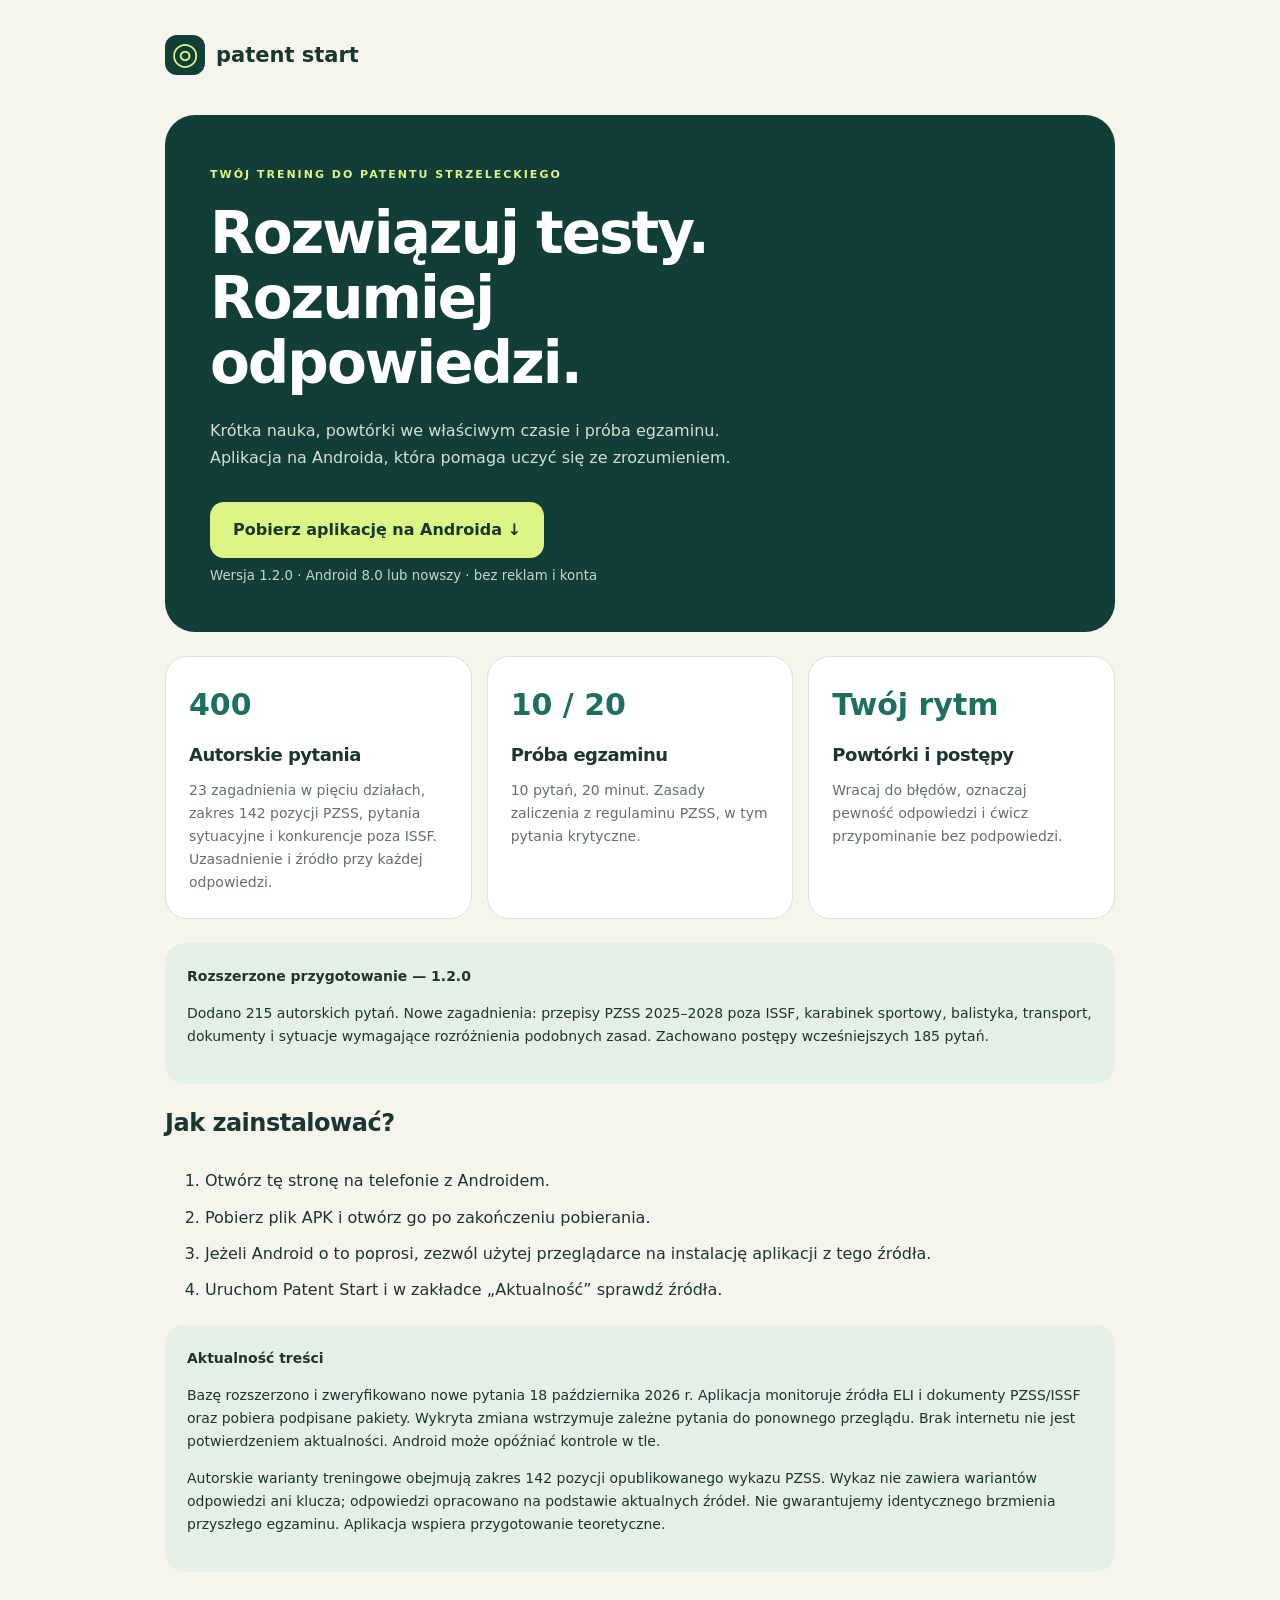
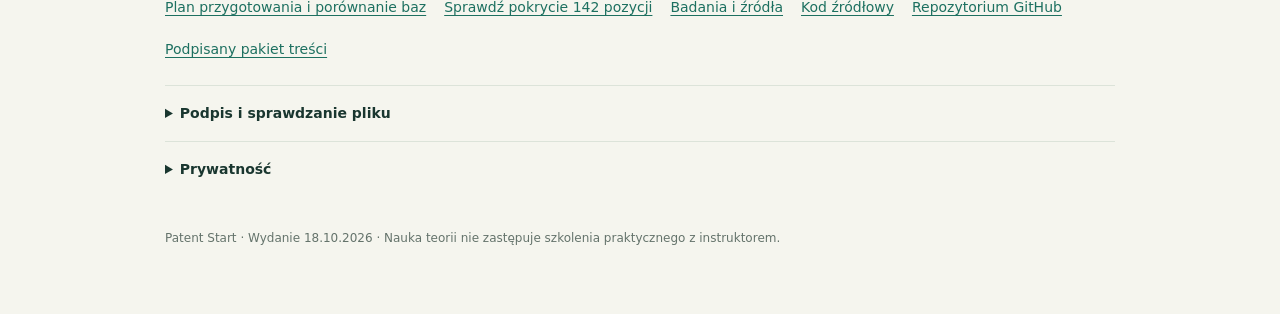
==== commit 9d6cc10a: "Patent Start 1.2.0: 400 pytań i 23 zagadnienia Dodano 215 autorskich pytań na podstawie źródeł pierw" ====
--- a/index.html
+++ b/index.html
@@ -1 +1 @@
-<!doctype html><html lang="pl"><head><meta charset="utf-8"><meta name="viewport" content="width=device-width,initial-scale=1"><meta name="theme-color" content="#123e38"><title>Patent Start — pobierz aplikację na Androida</title><style>*{box-sizing:border-box}body{margin:0;background:#f5f5ee;color:#19362f;font:16px/1.65 system-ui,sans-serif}main{max-width:1000px;margin:auto;padding:35px 25px 65px}.brand{font-weight:800;font-size:21px;display:flex;gap:11px;align-items:center}.mark{background:#123e38;color:#dcf584;border-radius:12px;width:40px;height:40px;text-align:center;font-size:31px;line-height:37px}.hero{margin-top:40px;background:#123e38;color:#fff;border-radius:30px;padding:45px;position:relative;overflow:hidden}.hero h1{font-size:clamp(34px,6vw,58px);line-height:1.12;letter-spacing:-2px;max-width:650px;margin:15px 0 22px}.hero p{max-width:570px;color:#d3ded5}.tag{color:#dcf584;font-size:11px;letter-spacing:2px;font-weight:750}.download{display:inline-block;background:#dcf584;color:#19362f;text-decoration:none;border-radius:14px;padding:15px 23px;font-weight:750;margin:15px 0 7px}.hero small{display:block;color:#c4d6cb}.grid{display:grid;grid-template-columns:repeat(3,1fr);gap:15px;margin:24px 0}.card{border:1px solid #dce3d9;background:white;border-radius:22px;padding:23px}.card h2{font-size:18px;line-height:1.4;margin:0 0 12px}.card p{font-size:14px;color:#617269;margin:0}.number{display:block;font-size:30px;font-weight:800;color:#1d7060;margin-bottom:12px}h2{letter-spacing:-.5px}a{color:#1d7060;text-underline-offset:3px}li{padding:5px 0}.note{background:#e6efe6;padding:22px;border-radius:20px;font-size:14px}.links{display:flex;gap:18px;flex-wrap:wrap;margin:24px 0;font-size:14px}footer{color:#64736b;font-size:12px;margin-top:32px}code{overflow-wrap:anywhere;font-size:11px}details{border-top:1px solid #dce3d9;padding:16px 0;font-size:14px}summary{font-weight:700;cursor:pointer}@media(max-width:650px){.hero{padding:28px}.grid{grid-template-columns:1fr}.hero h1{letter-spacing:-1px}.card{padding:20px}.number{font-size:23px}}</style></head><body><main><div class="brand"><span class="mark" aria-hidden="true">◎</span>patent start</div><section class="hero"><span class="tag">TWÓJ TRENING DO PATENTU STRZELECKIEGO</span><h1>Rozwiązuj testy.<br>Rozumiej odpowiedzi.</h1><p>Krótka nauka, powtórki we właściwym czasie i próba egzaminu. Aplikacja na Androida, która pomaga uczyć się ze zrozumieniem.</p><a class="download" href="Patent-Start-1.1.2.apk" download>Pobierz aplikację na Androida ↓</a><small>Wersja 1.1.2 · Android 8.0 lub nowszy · bez reklam i konta</small></section><section class="grid"><div class="card"><span class="number">185</span><h2>Autorskie pytania</h2><p>Zakres 142 pozycji wykazu PZSS. Podobne, wiarygodne warianty oparte na typowych pomyłkach. Odpowiedzi z wyjaśnieniami i źródłami.</p></div><div class="card"><span class="number">10 / 20</span><h2>Próba egzaminu</h2><p>10 pytań, 20 minut. Zasady zaliczenia z regulaminu PZSS, w tym pytania krytyczne.</p></div><div class="card"><span class="number">Twój rytm</span><h2>Powtórki i postępy</h2><p>Wracaj do błędów, oznaczaj pewność odpowiedzi i ćwicz przypominanie bez podpowiedzi.</p></div></section><div class="note"><b>Poprawione warianty odpowiedzi — 1.1.2</b><p>Przejrzano 185 pytań i poprawiono 183. Odpowiedzi różnią się istotnym szczegółem dotyczącym tego samego tematu. Nowy APK usuwa też fałszywe alarmy monitora słownika SAAMI.</p></div><h2>Jak zainstalować?</h2><ol><li>Otwórz tę stronę na telefonie z Androidem.</li><li>Pobierz plik APK i otwórz go po zakończeniu pobierania.</li><li>Jeżeli Android o to poprosi, zezwól użytej przeglądarce na instalację aplikacji z tego źródła.</li><li>Uruchom Patent Start i w zakładce „Aktualność” sprawdź źródła.</li></ol><div class="note"><b>Aktualność treści</b><p>Warianty odpowiedzi poprawiono 18 października 2026 r. Aplikacja monitoruje źródła ELI i dokumenty PZSS/ISSF oraz pobiera podpisane pakiety. Wykryta zmiana wstrzymuje zależne pytania do ponownego przeglądu. Brak internetu nie jest potwierdzeniem aktualności. Android może opóźniać kontrole w tle.</p><p>Autorskie warianty treningowe obejmują zakres 142 pozycji opublikowanego wykazu PZSS. Wykaz nie zawiera wariantów odpowiedzi ani klucza; odpowiedzi opracowano na podstawie aktualnych źródeł. Nie gwarantujemy identycznego brzmienia przyszłego egzaminu. Aplikacja wspiera przygotowanie teoretyczne.</p></div><div class="links"><a href="Zakres-PZSS.html">Sprawdź pokrycie 142 pozycji</a><a href="Badania-i-zalozenia.txt">Badania i źródła</a><a href="Patent-Start-source.zip" download>Kod źródłowy</a><a href="https://github.com/grocjusz/patent-start">Repozytorium GitHub</a><a href="latest.patentpack" download>Podpisany pakiet treści</a></div><details><summary>Podpis i sprawdzanie pliku</summary><p>Suma SHA-256 APK: <a href="Patent-Start-1.1.2.apk.sha256">pobierz plik kontrolny</a>. Wydanie jest podpisane kluczem aplikacji. Pakiety pytań mają osobny podpis RSA-SHA256, weryfikowany na telefonie.</p><p>Kompilację i podpis APK sprawdzono narzędziami Android SDK. Logikę nauki oraz interfejs przetestowano. Nie przeprowadzono jeszcze testu na fizycznym telefonie użytkownika.</p></details><details><summary>Prywatność</summary><p>Postępy pozostają na telefonie. Aplikacja nie wymaga konta i nie wysyła wyników nauki. Możesz zapisać kopię do wybranego pliku. Serwisy źródłowe i hosting GitHub mogą zapisywać adres IP podczas pobierania treści.</p></details><footer>Patent Start · Wydanie 18.10.2026 · Nauka teorii nie zastępuje szkolenia praktycznego z instruktorem.</footer></main></body></html>
+<!doctype html><html lang="pl"><head><meta charset="utf-8"><meta name="viewport" content="width=device-width,initial-scale=1"><meta name="theme-color" content="#123e38"><title>Patent Start — pobierz aplikację na Androida</title><style>*{box-sizing:border-box}body{margin:0;background:#f5f5ee;color:#19362f;font:16px/1.65 system-ui,sans-serif}main{max-width:1000px;margin:auto;padding:35px 25px 65px}.brand{font-weight:800;font-size:21px;display:flex;gap:11px;align-items:center}.mark{background:#123e38;color:#dcf584;border-radius:12px;width:40px;height:40px;text-align:center;font-size:31px;line-height:37px}.hero{margin-top:40px;background:#123e38;color:#fff;border-radius:30px;padding:45px;position:relative;overflow:hidden}.hero h1{font-size:clamp(34px,6vw,58px);line-height:1.12;letter-spacing:-2px;max-width:650px;margin:15px 0 22px}.hero p{max-width:570px;color:#d3ded5}.tag{color:#dcf584;font-size:11px;letter-spacing:2px;font-weight:750}.download{display:inline-block;background:#dcf584;color:#19362f;text-decoration:none;border-radius:14px;padding:15px 23px;font-weight:750;margin:15px 0 7px}.hero small{display:block;color:#c4d6cb}.grid{display:grid;grid-template-columns:repeat(3,1fr);gap:15px;margin:24px 0}.card{border:1px solid #dce3d9;background:white;border-radius:22px;padding:23px}.card h2{font-size:18px;line-height:1.4;margin:0 0 12px}.card p{font-size:14px;color:#617269;margin:0}.number{display:block;font-size:30px;font-weight:800;color:#1d7060;margin-bottom:12px}h2{letter-spacing:-.5px}a{color:#1d7060;text-underline-offset:3px}li{padding:5px 0}.note{background:#e6efe6;padding:22px;border-radius:20px;font-size:14px}.links{display:flex;gap:18px;flex-wrap:wrap;margin:24px 0;font-size:14px}footer{color:#64736b;font-size:12px;margin-top:32px}code{overflow-wrap:anywhere;font-size:11px}details{border-top:1px solid #dce3d9;padding:16px 0;font-size:14px}summary{font-weight:700;cursor:pointer}@media(max-width:650px){.hero{padding:28px}.grid{grid-template-columns:1fr}.hero h1{letter-spacing:-1px}.card{padding:20px}.number{font-size:23px}}</style></head><body><main><div class="brand"><span class="mark" aria-hidden="true">◎</span>patent start</div><section class="hero"><span class="tag">TWÓJ TRENING DO PATENTU STRZELECKIEGO</span><h1>Rozwiązuj testy.<br>Rozumiej odpowiedzi.</h1><p>Krótka nauka, powtórki we właściwym czasie i próba egzaminu. Aplikacja na Androida, która pomaga uczyć się ze zrozumieniem.</p><a class="download" href="Patent-Start-1.2.0.apk" download>Pobierz aplikację na Androida ↓</a><small>Wersja 1.2.0 · Android 8.0 lub nowszy · bez reklam i konta</small></section><section class="grid"><div class="card"><span class="number">400</span><h2>Autorskie pytania</h2><p>23 zagadnienia w pięciu działach, zakres 142 pozycji PZSS, pytania sytuacyjne i konkurencje poza ISSF. Uzasadnienie i źródło przy każdej odpowiedzi.</p></div><div class="card"><span class="number">10 / 20</span><h2>Próba egzaminu</h2><p>10 pytań, 20 minut. Zasady zaliczenia z regulaminu PZSS, w tym pytania krytyczne.</p></div><div class="card"><span class="number">Twój rytm</span><h2>Powtórki i postępy</h2><p>Wracaj do błędów, oznaczaj pewność odpowiedzi i ćwicz przypominanie bez podpowiedzi.</p></div></section><div class="note"><b>Rozszerzone przygotowanie — 1.2.0</b><p>Dodano 215 autorskich pytań. Nowe zagadnienia: przepisy PZSS 2025–2028 poza ISSF, karabinek sportowy, balistyka, transport, dokumenty i sytuacje wymagające rozróżnienia podobnych zasad. Zachowano postępy wcześniejszych 185 pytań.</p></div><h2>Jak zainstalować?</h2><ol><li>Otwórz tę stronę na telefonie z Androidem.</li><li>Pobierz plik APK i otwórz go po zakończeniu pobierania.</li><li>Jeżeli Android o to poprosi, zezwól użytej przeglądarce na instalację aplikacji z tego źródła.</li><li>Uruchom Patent Start i w zakładce „Aktualność” sprawdź źródła.</li></ol><div class="note"><b>Aktualność treści</b><p>Bazę rozszerzono i zweryfikowano nowe pytania 18 października 2026 r. Aplikacja monitoruje źródła ELI i dokumenty PZSS/ISSF oraz pobiera podpisane pakiety. Wykryta zmiana wstrzymuje zależne pytania do ponownego przeglądu. Brak internetu nie jest potwierdzeniem aktualności. Android może opóźniać kontrole w tle.</p><p>Autorskie warianty treningowe obejmują zakres 142 pozycji opublikowanego wykazu PZSS. Wykaz nie zawiera wariantów odpowiedzi ani klucza; odpowiedzi opracowano na podstawie aktualnych źródeł. Nie gwarantujemy identycznego brzmienia przyszłego egzaminu. Aplikacja wspiera przygotowanie teoretyczne.</p></div><div class="links"><a href="Plan-przygotowania.html">Plan przygotowania i porównanie baz</a><a href="Zakres-PZSS.html">Sprawdź pokrycie 142 pozycji</a><a href="Badania-i-zalozenia.txt">Badania i źródła</a><a href="Patent-Start-source.zip" download>Kod źródłowy</a><a href="https://github.com/grocjusz/patent-start">Repozytorium GitHub</a><a href="latest.patentpack" download>Podpisany pakiet treści</a></div><details><summary>Podpis i sprawdzanie pliku</summary><p>Suma SHA-256 APK: <a href="Patent-Start-1.2.0.apk.sha256">pobierz plik kontrolny</a>. Wydanie jest podpisane kluczem aplikacji. Pakiety pytań mają osobny podpis RSA-SHA256, weryfikowany na telefonie.</p><p>Kompilację i podpis APK sprawdzono narzędziami Android SDK. Logikę nauki oraz interfejs przetestowano. Nie przeprowadzono jeszcze testu na fizycznym telefonie użytkownika.</p></details><details><summary>Prywatność</summary><p>Postępy pozostają na telefonie. Aplikacja nie wymaga konta i nie wysyła wyników nauki. Możesz zapisać kopię do wybranego pliku. Serwisy źródłowe i hosting GitHub mogą zapisywać adres IP podczas pobierania treści.</p></details><footer>Patent Start · Wydanie 18.10.2026 · Nauka teorii nie zastępuje szkolenia praktycznego z instruktorem.</footer></main></body></html>
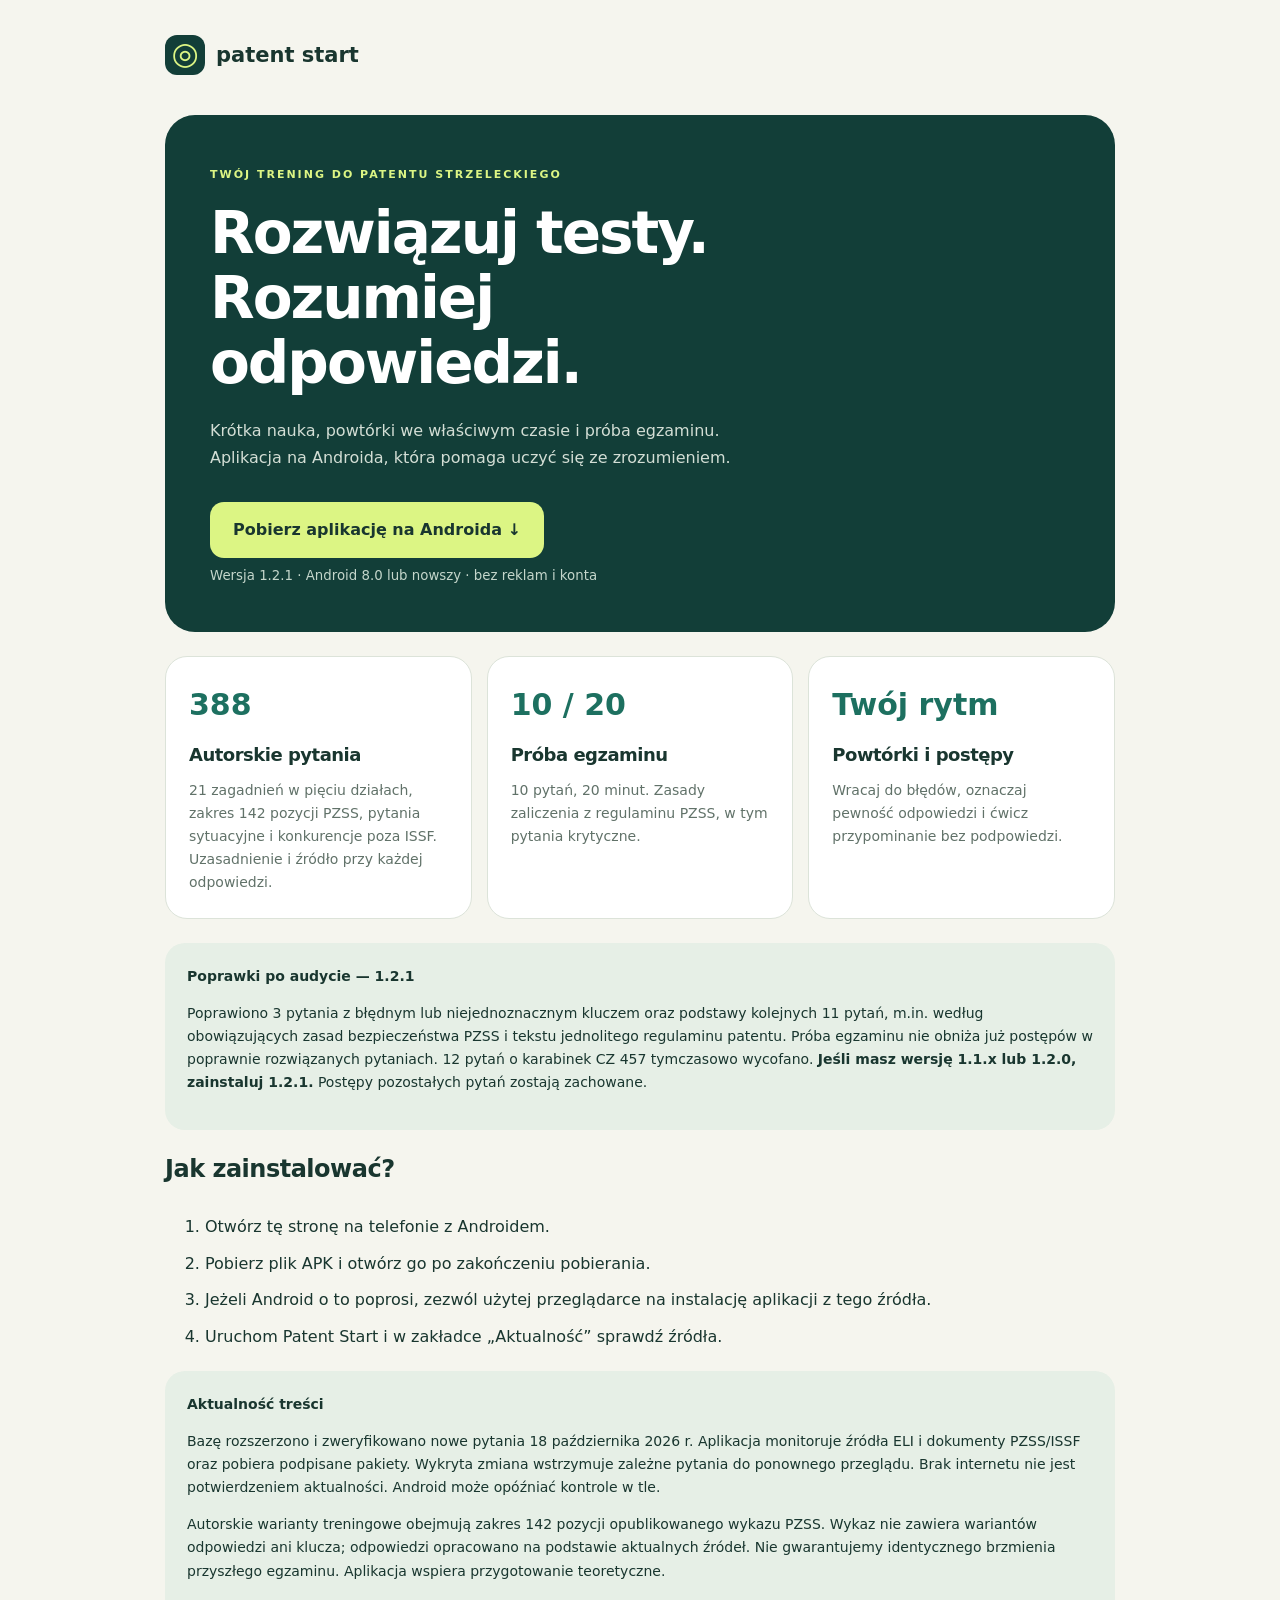
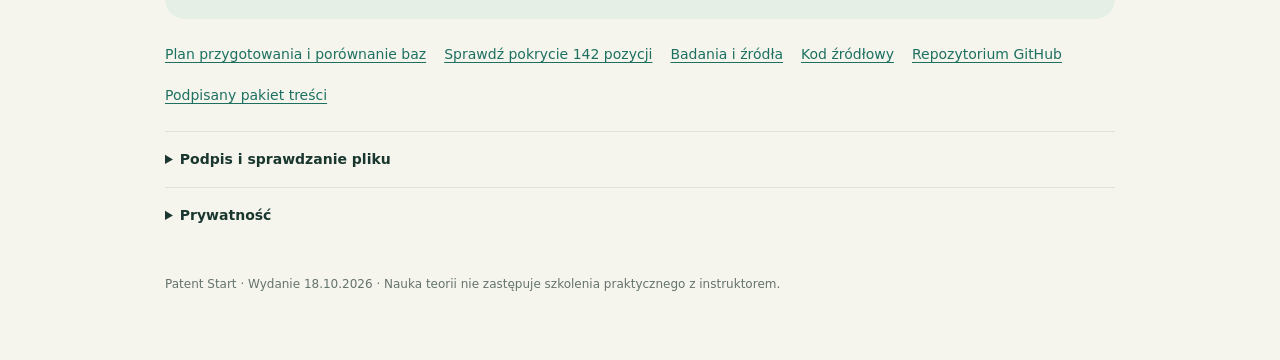
==== commit 2f4be66f: "Wydanie 1.2.1: APK i podpisany pakiet 6 APK zbudowany i podpisany kluczem autora (certyfikat SHA-256" ====
--- a/index.html
+++ b/index.html
@@ -1 +1 @@
-<!doctype html><html lang="pl"><head><meta charset="utf-8"><meta name="viewport" content="width=device-width,initial-scale=1"><meta name="theme-color" content="#123e38"><title>Patent Start — pobierz aplikację na Androida</title><style>*{box-sizing:border-box}body{margin:0;background:#f5f5ee;color:#19362f;font:16px/1.65 system-ui,sans-serif}main{max-width:1000px;margin:auto;padding:35px 25px 65px}.brand{font-weight:800;font-size:21px;display:flex;gap:11px;align-items:center}.mark{background:#123e38;color:#dcf584;border-radius:12px;width:40px;height:40px;text-align:center;font-size:31px;line-height:37px}.hero{margin-top:40px;background:#123e38;color:#fff;border-radius:30px;padding:45px;position:relative;overflow:hidden}.hero h1{font-size:clamp(34px,6vw,58px);line-height:1.12;letter-spacing:-2px;max-width:650px;margin:15px 0 22px}.hero p{max-width:570px;color:#d3ded5}.tag{color:#dcf584;font-size:11px;letter-spacing:2px;font-weight:750}.download{display:inline-block;background:#dcf584;color:#19362f;text-decoration:none;border-radius:14px;padding:15px 23px;font-weight:750;margin:15px 0 7px}.hero small{display:block;color:#c4d6cb}.grid{display:grid;grid-template-columns:repeat(3,1fr);gap:15px;margin:24px 0}.card{border:1px solid #dce3d9;background:white;border-radius:22px;padding:23px}.card h2{font-size:18px;line-height:1.4;margin:0 0 12px}.card p{font-size:14px;color:#617269;margin:0}.number{display:block;font-size:30px;font-weight:800;color:#1d7060;margin-bottom:12px}h2{letter-spacing:-.5px}a{color:#1d7060;text-underline-offset:3px}li{padding:5px 0}.note{background:#e6efe6;padding:22px;border-radius:20px;font-size:14px}.links{display:flex;gap:18px;flex-wrap:wrap;margin:24px 0;font-size:14px}footer{color:#64736b;font-size:12px;margin-top:32px}code{overflow-wrap:anywhere;font-size:11px}details{border-top:1px solid #dce3d9;padding:16px 0;font-size:14px}summary{font-weight:700;cursor:pointer}@media(max-width:650px){.hero{padding:28px}.grid{grid-template-columns:1fr}.hero h1{letter-spacing:-1px}.card{padding:20px}.number{font-size:23px}}</style></head><body><main><div class="brand"><span class="mark" aria-hidden="true">◎</span>patent start</div><section class="hero"><span class="tag">TWÓJ TRENING DO PATENTU STRZELECKIEGO</span><h1>Rozwiązuj testy.<br>Rozumiej odpowiedzi.</h1><p>Krótka nauka, powtórki we właściwym czasie i próba egzaminu. Aplikacja na Androida, która pomaga uczyć się ze zrozumieniem.</p><a class="download" href="Patent-Start-1.2.0.apk" download>Pobierz aplikację na Androida ↓</a><small>Wersja 1.2.0 · Android 8.0 lub nowszy · bez reklam i konta</small></section><section class="grid"><div class="card"><span class="number">400</span><h2>Autorskie pytania</h2><p>23 zagadnienia w pięciu działach, zakres 142 pozycji PZSS, pytania sytuacyjne i konkurencje poza ISSF. Uzasadnienie i źródło przy każdej odpowiedzi.</p></div><div class="card"><span class="number">10 / 20</span><h2>Próba egzaminu</h2><p>10 pytań, 20 minut. Zasady zaliczenia z regulaminu PZSS, w tym pytania krytyczne.</p></div><div class="card"><span class="number">Twój rytm</span><h2>Powtórki i postępy</h2><p>Wracaj do błędów, oznaczaj pewność odpowiedzi i ćwicz przypominanie bez podpowiedzi.</p></div></section><div class="note"><b>Rozszerzone przygotowanie — 1.2.0</b><p>Dodano 215 autorskich pytań. Nowe zagadnienia: przepisy PZSS 2025–2028 poza ISSF, karabinek sportowy, balistyka, transport, dokumenty i sytuacje wymagające rozróżnienia podobnych zasad. Zachowano postępy wcześniejszych 185 pytań.</p></div><h2>Jak zainstalować?</h2><ol><li>Otwórz tę stronę na telefonie z Androidem.</li><li>Pobierz plik APK i otwórz go po zakończeniu pobierania.</li><li>Jeżeli Android o to poprosi, zezwól użytej przeglądarce na instalację aplikacji z tego źródła.</li><li>Uruchom Patent Start i w zakładce „Aktualność” sprawdź źródła.</li></ol><div class="note"><b>Aktualność treści</b><p>Bazę rozszerzono i zweryfikowano nowe pytania 18 października 2026 r. Aplikacja monitoruje źródła ELI i dokumenty PZSS/ISSF oraz pobiera podpisane pakiety. Wykryta zmiana wstrzymuje zależne pytania do ponownego przeglądu. Brak internetu nie jest potwierdzeniem aktualności. Android może opóźniać kontrole w tle.</p><p>Autorskie warianty treningowe obejmują zakres 142 pozycji opublikowanego wykazu PZSS. Wykaz nie zawiera wariantów odpowiedzi ani klucza; odpowiedzi opracowano na podstawie aktualnych źródeł. Nie gwarantujemy identycznego brzmienia przyszłego egzaminu. Aplikacja wspiera przygotowanie teoretyczne.</p></div><div class="links"><a href="Plan-przygotowania.html">Plan przygotowania i porównanie baz</a><a href="Zakres-PZSS.html">Sprawdź pokrycie 142 pozycji</a><a href="Badania-i-zalozenia.txt">Badania i źródła</a><a href="Patent-Start-source.zip" download>Kod źródłowy</a><a href="https://github.com/grocjusz/patent-start">Repozytorium GitHub</a><a href="latest.patentpack" download>Podpisany pakiet treści</a></div><details><summary>Podpis i sprawdzanie pliku</summary><p>Suma SHA-256 APK: <a href="Patent-Start-1.2.0.apk.sha256">pobierz plik kontrolny</a>. Wydanie jest podpisane kluczem aplikacji. Pakiety pytań mają osobny podpis RSA-SHA256, weryfikowany na telefonie.</p><p>Kompilację i podpis APK sprawdzono narzędziami Android SDK. Logikę nauki oraz interfejs przetestowano. Nie przeprowadzono jeszcze testu na fizycznym telefonie użytkownika.</p></details><details><summary>Prywatność</summary><p>Postępy pozostają na telefonie. Aplikacja nie wymaga konta i nie wysyła wyników nauki. Możesz zapisać kopię do wybranego pliku. Serwisy źródłowe i hosting GitHub mogą zapisywać adres IP podczas pobierania treści.</p></details><footer>Patent Start · Wydanie 18.10.2026 · Nauka teorii nie zastępuje szkolenia praktycznego z instruktorem.</footer></main></body></html>
+<!doctype html><html lang="pl"><head><meta charset="utf-8"><meta name="viewport" content="width=device-width,initial-scale=1"><meta name="theme-color" content="#123e38"><title>Patent Start — pobierz aplikację na Androida</title><style>*{box-sizing:border-box}body{margin:0;background:#f5f5ee;color:#19362f;font:16px/1.65 system-ui,sans-serif}main{max-width:1000px;margin:auto;padding:35px 25px 65px}.brand{font-weight:800;font-size:21px;display:flex;gap:11px;align-items:center}.mark{background:#123e38;color:#dcf584;border-radius:12px;width:40px;height:40px;text-align:center;font-size:31px;line-height:37px}.hero{margin-top:40px;background:#123e38;color:#fff;border-radius:30px;padding:45px;position:relative;overflow:hidden}.hero h1{font-size:clamp(34px,6vw,58px);line-height:1.12;letter-spacing:-2px;max-width:650px;margin:15px 0 22px}.hero p{max-width:570px;color:#d3ded5}.tag{color:#dcf584;font-size:11px;letter-spacing:2px;font-weight:750}.download{display:inline-block;background:#dcf584;color:#19362f;text-decoration:none;border-radius:14px;padding:15px 23px;font-weight:750;margin:15px 0 7px}.hero small{display:block;color:#c4d6cb}.grid{display:grid;grid-template-columns:repeat(3,1fr);gap:15px;margin:24px 0}.card{border:1px solid #dce3d9;background:white;border-radius:22px;padding:23px}.card h2{font-size:18px;line-height:1.4;margin:0 0 12px}.card p{font-size:14px;color:#617269;margin:0}.number{display:block;font-size:30px;font-weight:800;color:#1d7060;margin-bottom:12px}h2{letter-spacing:-.5px}a{color:#1d7060;text-underline-offset:3px}li{padding:5px 0}.note{background:#e6efe6;padding:22px;border-radius:20px;font-size:14px}.links{display:flex;gap:18px;flex-wrap:wrap;margin:24px 0;font-size:14px}footer{color:#64736b;font-size:12px;margin-top:32px}code{overflow-wrap:anywhere;font-size:11px}details{border-top:1px solid #dce3d9;padding:16px 0;font-size:14px}summary{font-weight:700;cursor:pointer}@media(max-width:650px){.hero{padding:28px}.grid{grid-template-columns:1fr}.hero h1{letter-spacing:-1px}.card{padding:20px}.number{font-size:23px}}</style></head><body><main><div class="brand"><span class="mark" aria-hidden="true">◎</span>patent start</div><section class="hero"><span class="tag">TWÓJ TRENING DO PATENTU STRZELECKIEGO</span><h1>Rozwiązuj testy.<br>Rozumiej odpowiedzi.</h1><p>Krótka nauka, powtórki we właściwym czasie i próba egzaminu. Aplikacja na Androida, która pomaga uczyć się ze zrozumieniem.</p><a class="download" href="Patent-Start-1.2.1.apk" download>Pobierz aplikację na Androida ↓</a><small>Wersja 1.2.1 · Android 8.0 lub nowszy · bez reklam i konta</small></section><section class="grid"><div class="card"><span class="number">388</span><h2>Autorskie pytania</h2><p>21 zagadnień w pięciu działach, zakres 142 pozycji PZSS, pytania sytuacyjne i konkurencje poza ISSF. Uzasadnienie i źródło przy każdej odpowiedzi.</p></div><div class="card"><span class="number">10 / 20</span><h2>Próba egzaminu</h2><p>10 pytań, 20 minut. Zasady zaliczenia z regulaminu PZSS, w tym pytania krytyczne.</p></div><div class="card"><span class="number">Twój rytm</span><h2>Powtórki i postępy</h2><p>Wracaj do błędów, oznaczaj pewność odpowiedzi i ćwicz przypominanie bez podpowiedzi.</p></div></section><div class="note"><b>Poprawki po audycie — 1.2.1</b><p>Poprawiono 3 pytania z błędnym lub niejednoznacznym kluczem oraz podstawy kolejnych 11 pytań, m.in. według obowiązujących zasad bezpieczeństwa PZSS i tekstu jednolitego regulaminu patentu. Próba egzaminu nie obniża już postępów w poprawnie rozwiązanych pytaniach. 12 pytań o karabinek CZ 457 tymczasowo wycofano. <b>Jeśli masz wersję 1.1.x lub 1.2.0, zainstaluj 1.2.1.</b> Postępy pozostałych pytań zostają zachowane.</p></div><h2>Jak zainstalować?</h2><ol><li>Otwórz tę stronę na telefonie z Androidem.</li><li>Pobierz plik APK i otwórz go po zakończeniu pobierania.</li><li>Jeżeli Android o to poprosi, zezwól użytej przeglądarce na instalację aplikacji z tego źródła.</li><li>Uruchom Patent Start i w zakładce „Aktualność” sprawdź źródła.</li></ol><div class="note"><b>Aktualność treści</b><p>Bazę rozszerzono i zweryfikowano nowe pytania 18 października 2026 r. Aplikacja monitoruje źródła ELI i dokumenty PZSS/ISSF oraz pobiera podpisane pakiety. Wykryta zmiana wstrzymuje zależne pytania do ponownego przeglądu. Brak internetu nie jest potwierdzeniem aktualności. Android może opóźniać kontrole w tle.</p><p>Autorskie warianty treningowe obejmują zakres 142 pozycji opublikowanego wykazu PZSS. Wykaz nie zawiera wariantów odpowiedzi ani klucza; odpowiedzi opracowano na podstawie aktualnych źródeł. Nie gwarantujemy identycznego brzmienia przyszłego egzaminu. Aplikacja wspiera przygotowanie teoretyczne.</p></div><div class="links"><a href="Plan-przygotowania.html">Plan przygotowania i porównanie baz</a><a href="Zakres-PZSS.html">Sprawdź pokrycie 142 pozycji</a><a href="Badania-i-zalozenia.txt">Badania i źródła</a><a href="Patent-Start-source.zip" download>Kod źródłowy</a><a href="https://github.com/grocjusz/patent-start">Repozytorium GitHub</a><a href="latest.patentpack" download>Podpisany pakiet treści</a></div><details><summary>Podpis i sprawdzanie pliku</summary><p>Suma SHA-256 APK: <a href="Patent-Start-1.2.1.apk.sha256">pobierz plik kontrolny</a>. Wydanie jest podpisane kluczem aplikacji. Pakiety pytań mają osobny podpis RSA-SHA256, weryfikowany na telefonie.</p><p>Kompilację i podpis APK sprawdzono narzędziami Android SDK. Logikę nauki oraz interfejs przetestowano. Nie przeprowadzono jeszcze testu na fizycznym telefonie użytkownika.</p></details><details><summary>Prywatność</summary><p>Postępy pozostają na telefonie. Aplikacja nie wymaga konta i nie wysyła wyników nauki. Możesz zapisać kopię do wybranego pliku. Serwisy źródłowe i hosting GitHub mogą zapisywać adres IP podczas pobierania treści.</p></details><footer>Patent Start · Wydanie 18.10.2026 · Nauka teorii nie zastępuje szkolenia praktycznego z instruktorem.</footer></main></body></html>
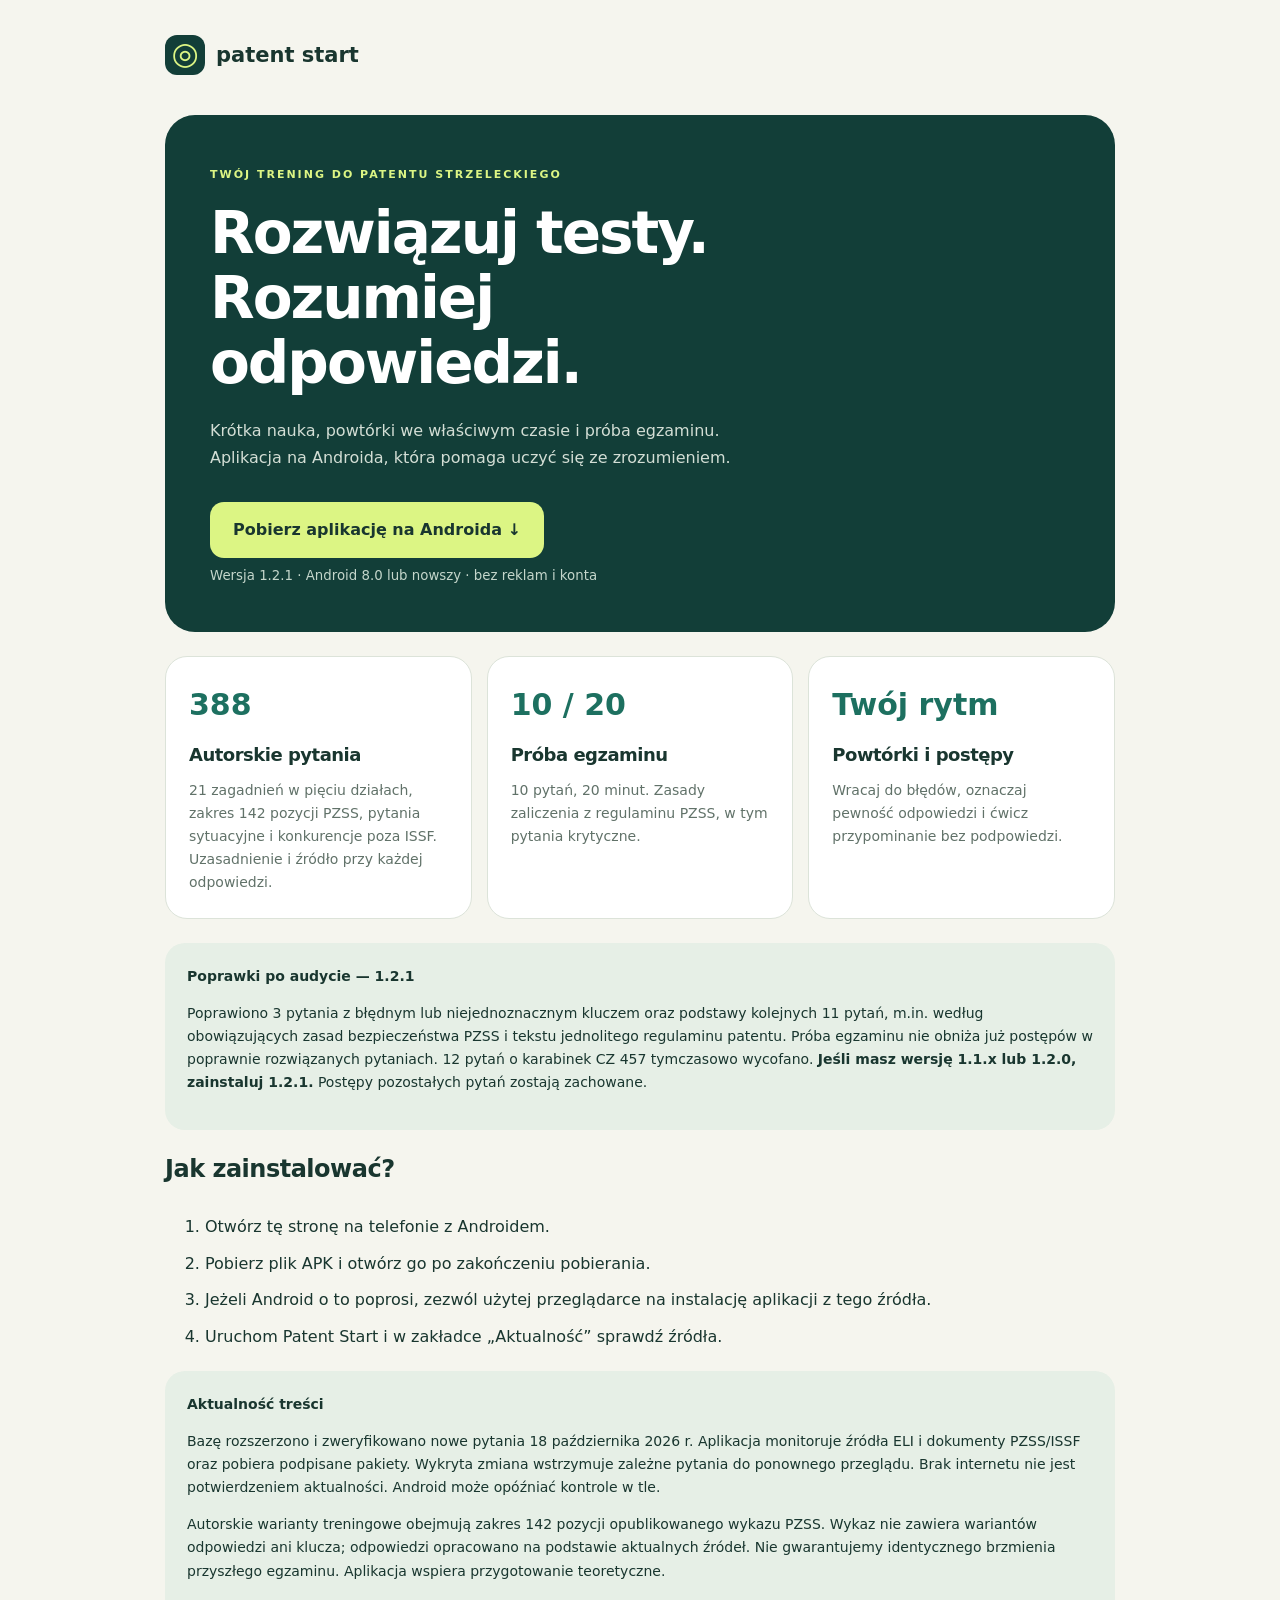
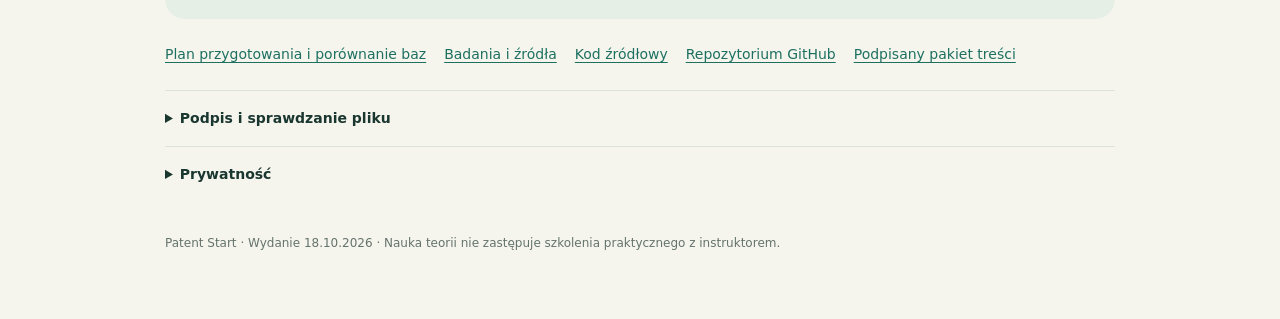
==== commit 7f95c6db: "Usunięta nieaktualna strona Zakres-PZSS.html i odnośniki do niej Co-Authored-By: Claude Opus 5.5 <no" ====
--- a/index.html
+++ b/index.html
@@ -1 +1 @@
-<!doctype html><html lang="pl"><head><meta charset="utf-8"><meta name="viewport" content="width=device-width,initial-scale=1"><meta name="theme-color" content="#123e38"><title>Patent Start — pobierz aplikację na Androida</title><style>*{box-sizing:border-box}body{margin:0;background:#f5f5ee;color:#19362f;font:16px/1.65 system-ui,sans-serif}main{max-width:1000px;margin:auto;padding:35px 25px 65px}.brand{font-weight:800;font-size:21px;display:flex;gap:11px;align-items:center}.mark{background:#123e38;color:#dcf584;border-radius:12px;width:40px;height:40px;text-align:center;font-size:31px;line-height:37px}.hero{margin-top:40px;background:#123e38;color:#fff;border-radius:30px;padding:45px;position:relative;overflow:hidden}.hero h1{font-size:clamp(34px,6vw,58px);line-height:1.12;letter-spacing:-2px;max-width:650px;margin:15px 0 22px}.hero p{max-width:570px;color:#d3ded5}.tag{color:#dcf584;font-size:11px;letter-spacing:2px;font-weight:750}.download{display:inline-block;background:#dcf584;color:#19362f;text-decoration:none;border-radius:14px;padding:15px 23px;font-weight:750;margin:15px 0 7px}.hero small{display:block;color:#c4d6cb}.grid{display:grid;grid-template-columns:repeat(3,1fr);gap:15px;margin:24px 0}.card{border:1px solid #dce3d9;background:white;border-radius:22px;padding:23px}.card h2{font-size:18px;line-height:1.4;margin:0 0 12px}.card p{font-size:14px;color:#617269;margin:0}.number{display:block;font-size:30px;font-weight:800;color:#1d7060;margin-bottom:12px}h2{letter-spacing:-.5px}a{color:#1d7060;text-underline-offset:3px}li{padding:5px 0}.note{background:#e6efe6;padding:22px;border-radius:20px;font-size:14px}.links{display:flex;gap:18px;flex-wrap:wrap;margin:24px 0;font-size:14px}footer{color:#64736b;font-size:12px;margin-top:32px}code{overflow-wrap:anywhere;font-size:11px}details{border-top:1px solid #dce3d9;padding:16px 0;font-size:14px}summary{font-weight:700;cursor:pointer}@media(max-width:650px){.hero{padding:28px}.grid{grid-template-columns:1fr}.hero h1{letter-spacing:-1px}.card{padding:20px}.number{font-size:23px}}</style></head><body><main><div class="brand"><span class="mark" aria-hidden="true">◎</span>patent start</div><section class="hero"><span class="tag">TWÓJ TRENING DO PATENTU STRZELECKIEGO</span><h1>Rozwiązuj testy.<br>Rozumiej odpowiedzi.</h1><p>Krótka nauka, powtórki we właściwym czasie i próba egzaminu. Aplikacja na Androida, która pomaga uczyć się ze zrozumieniem.</p><a class="download" href="Patent-Start-1.2.1.apk" download>Pobierz aplikację na Androida ↓</a><small>Wersja 1.2.1 · Android 8.0 lub nowszy · bez reklam i konta</small></section><section class="grid"><div class="card"><span class="number">388</span><h2>Autorskie pytania</h2><p>21 zagadnień w pięciu działach, zakres 142 pozycji PZSS, pytania sytuacyjne i konkurencje poza ISSF. Uzasadnienie i źródło przy każdej odpowiedzi.</p></div><div class="card"><span class="number">10 / 20</span><h2>Próba egzaminu</h2><p>10 pytań, 20 minut. Zasady zaliczenia z regulaminu PZSS, w tym pytania krytyczne.</p></div><div class="card"><span class="number">Twój rytm</span><h2>Powtórki i postępy</h2><p>Wracaj do błędów, oznaczaj pewność odpowiedzi i ćwicz przypominanie bez podpowiedzi.</p></div></section><div class="note"><b>Poprawki po audycie — 1.2.1</b><p>Poprawiono 3 pytania z błędnym lub niejednoznacznym kluczem oraz podstawy kolejnych 11 pytań, m.in. według obowiązujących zasad bezpieczeństwa PZSS i tekstu jednolitego regulaminu patentu. Próba egzaminu nie obniża już postępów w poprawnie rozwiązanych pytaniach. 12 pytań o karabinek CZ 457 tymczasowo wycofano. <b>Jeśli masz wersję 1.1.x lub 1.2.0, zainstaluj 1.2.1.</b> Postępy pozostałych pytań zostają zachowane.</p></div><h2>Jak zainstalować?</h2><ol><li>Otwórz tę stronę na telefonie z Androidem.</li><li>Pobierz plik APK i otwórz go po zakończeniu pobierania.</li><li>Jeżeli Android o to poprosi, zezwól użytej przeglądarce na instalację aplikacji z tego źródła.</li><li>Uruchom Patent Start i w zakładce „Aktualność” sprawdź źródła.</li></ol><div class="note"><b>Aktualność treści</b><p>Bazę rozszerzono i zweryfikowano nowe pytania 18 października 2026 r. Aplikacja monitoruje źródła ELI i dokumenty PZSS/ISSF oraz pobiera podpisane pakiety. Wykryta zmiana wstrzymuje zależne pytania do ponownego przeglądu. Brak internetu nie jest potwierdzeniem aktualności. Android może opóźniać kontrole w tle.</p><p>Autorskie warianty treningowe obejmują zakres 142 pozycji opublikowanego wykazu PZSS. Wykaz nie zawiera wariantów odpowiedzi ani klucza; odpowiedzi opracowano na podstawie aktualnych źródeł. Nie gwarantujemy identycznego brzmienia przyszłego egzaminu. Aplikacja wspiera przygotowanie teoretyczne.</p></div><div class="links"><a href="Plan-przygotowania.html">Plan przygotowania i porównanie baz</a><a href="Zakres-PZSS.html">Sprawdź pokrycie 142 pozycji</a><a href="Badania-i-zalozenia.txt">Badania i źródła</a><a href="Patent-Start-source.zip" download>Kod źródłowy</a><a href="https://github.com/grocjusz/patent-start">Repozytorium GitHub</a><a href="latest.patentpack" download>Podpisany pakiet treści</a></div><details><summary>Podpis i sprawdzanie pliku</summary><p>Suma SHA-256 APK: <a href="Patent-Start-1.2.1.apk.sha256">pobierz plik kontrolny</a>. Wydanie jest podpisane kluczem aplikacji. Pakiety pytań mają osobny podpis RSA-SHA256, weryfikowany na telefonie.</p><p>Kompilację i podpis APK sprawdzono narzędziami Android SDK. Logikę nauki oraz interfejs przetestowano. Nie przeprowadzono jeszcze testu na fizycznym telefonie użytkownika.</p></details><details><summary>Prywatność</summary><p>Postępy pozostają na telefonie. Aplikacja nie wymaga konta i nie wysyła wyników nauki. Możesz zapisać kopię do wybranego pliku. Serwisy źródłowe i hosting GitHub mogą zapisywać adres IP podczas pobierania treści.</p></details><footer>Patent Start · Wydanie 18.10.2026 · Nauka teorii nie zastępuje szkolenia praktycznego z instruktorem.</footer></main></body></html>
+<!doctype html><html lang="pl"><head><meta charset="utf-8"><meta name="viewport" content="width=device-width,initial-scale=1"><meta name="theme-color" content="#123e38"><title>Patent Start — pobierz aplikację na Androida</title><style>*{box-sizing:border-box}body{margin:0;background:#f5f5ee;color:#19362f;font:16px/1.65 system-ui,sans-serif}main{max-width:1000px;margin:auto;padding:35px 25px 65px}.brand{font-weight:800;font-size:21px;display:flex;gap:11px;align-items:center}.mark{background:#123e38;color:#dcf584;border-radius:12px;width:40px;height:40px;text-align:center;font-size:31px;line-height:37px}.hero{margin-top:40px;background:#123e38;color:#fff;border-radius:30px;padding:45px;position:relative;overflow:hidden}.hero h1{font-size:clamp(34px,6vw,58px);line-height:1.12;letter-spacing:-2px;max-width:650px;margin:15px 0 22px}.hero p{max-width:570px;color:#d3ded5}.tag{color:#dcf584;font-size:11px;letter-spacing:2px;font-weight:750}.download{display:inline-block;background:#dcf584;color:#19362f;text-decoration:none;border-radius:14px;padding:15px 23px;font-weight:750;margin:15px 0 7px}.hero small{display:block;color:#c4d6cb}.grid{display:grid;grid-template-columns:repeat(3,1fr);gap:15px;margin:24px 0}.card{border:1px solid #dce3d9;background:white;border-radius:22px;padding:23px}.card h2{font-size:18px;line-height:1.4;margin:0 0 12px}.card p{font-size:14px;color:#617269;margin:0}.number{display:block;font-size:30px;font-weight:800;color:#1d7060;margin-bottom:12px}h2{letter-spacing:-.5px}a{color:#1d7060;text-underline-offset:3px}li{padding:5px 0}.note{background:#e6efe6;padding:22px;border-radius:20px;font-size:14px}.links{display:flex;gap:18px;flex-wrap:wrap;margin:24px 0;font-size:14px}footer{color:#64736b;font-size:12px;margin-top:32px}code{overflow-wrap:anywhere;font-size:11px}details{border-top:1px solid #dce3d9;padding:16px 0;font-size:14px}summary{font-weight:700;cursor:pointer}@media(max-width:650px){.hero{padding:28px}.grid{grid-template-columns:1fr}.hero h1{letter-spacing:-1px}.card{padding:20px}.number{font-size:23px}}</style></head><body><main><div class="brand"><span class="mark" aria-hidden="true">◎</span>patent start</div><section class="hero"><span class="tag">TWÓJ TRENING DO PATENTU STRZELECKIEGO</span><h1>Rozwiązuj testy.<br>Rozumiej odpowiedzi.</h1><p>Krótka nauka, powtórki we właściwym czasie i próba egzaminu. Aplikacja na Androida, która pomaga uczyć się ze zrozumieniem.</p><a class="download" href="Patent-Start-1.2.1.apk" download>Pobierz aplikację na Androida ↓</a><small>Wersja 1.2.1 · Android 8.0 lub nowszy · bez reklam i konta</small></section><section class="grid"><div class="card"><span class="number">388</span><h2>Autorskie pytania</h2><p>21 zagadnień w pięciu działach, zakres 142 pozycji PZSS, pytania sytuacyjne i konkurencje poza ISSF. Uzasadnienie i źródło przy każdej odpowiedzi.</p></div><div class="card"><span class="number">10 / 20</span><h2>Próba egzaminu</h2><p>10 pytań, 20 minut. Zasady zaliczenia z regulaminu PZSS, w tym pytania krytyczne.</p></div><div class="card"><span class="number">Twój rytm</span><h2>Powtórki i postępy</h2><p>Wracaj do błędów, oznaczaj pewność odpowiedzi i ćwicz przypominanie bez podpowiedzi.</p></div></section><div class="note"><b>Poprawki po audycie — 1.2.1</b><p>Poprawiono 3 pytania z błędnym lub niejednoznacznym kluczem oraz podstawy kolejnych 11 pytań, m.in. według obowiązujących zasad bezpieczeństwa PZSS i tekstu jednolitego regulaminu patentu. Próba egzaminu nie obniża już postępów w poprawnie rozwiązanych pytaniach. 12 pytań o karabinek CZ 457 tymczasowo wycofano. <b>Jeśli masz wersję 1.1.x lub 1.2.0, zainstaluj 1.2.1.</b> Postępy pozostałych pytań zostają zachowane.</p></div><h2>Jak zainstalować?</h2><ol><li>Otwórz tę stronę na telefonie z Androidem.</li><li>Pobierz plik APK i otwórz go po zakończeniu pobierania.</li><li>Jeżeli Android o to poprosi, zezwól użytej przeglądarce na instalację aplikacji z tego źródła.</li><li>Uruchom Patent Start i w zakładce „Aktualność” sprawdź źródła.</li></ol><div class="note"><b>Aktualność treści</b><p>Bazę rozszerzono i zweryfikowano nowe pytania 18 października 2026 r. Aplikacja monitoruje źródła ELI i dokumenty PZSS/ISSF oraz pobiera podpisane pakiety. Wykryta zmiana wstrzymuje zależne pytania do ponownego przeglądu. Brak internetu nie jest potwierdzeniem aktualności. Android może opóźniać kontrole w tle.</p><p>Autorskie warianty treningowe obejmują zakres 142 pozycji opublikowanego wykazu PZSS. Wykaz nie zawiera wariantów odpowiedzi ani klucza; odpowiedzi opracowano na podstawie aktualnych źródeł. Nie gwarantujemy identycznego brzmienia przyszłego egzaminu. Aplikacja wspiera przygotowanie teoretyczne.</p></div><div class="links"><a href="Plan-przygotowania.html">Plan przygotowania i porównanie baz</a><a href="Badania-i-zalozenia.txt">Badania i źródła</a><a href="https://github.com/grocjusz/patent-start/tree/main/src">Kod źródłowy</a><a href="https://github.com/grocjusz/patent-start">Repozytorium GitHub</a><a href="latest.patentpack" download>Podpisany pakiet treści</a></div><details><summary>Podpis i sprawdzanie pliku</summary><p>Suma SHA-256 APK: <a href="Patent-Start-1.2.1.apk.sha256">pobierz plik kontrolny</a>. Wydanie jest podpisane kluczem aplikacji. Pakiety pytań mają osobny podpis RSA-SHA256, weryfikowany na telefonie.</p><p>Kompilację i podpis APK sprawdzono narzędziami Android SDK. Logikę nauki oraz interfejs przetestowano. Nie przeprowadzono jeszcze testu na fizycznym telefonie użytkownika.</p></details><details><summary>Prywatność</summary><p>Postępy pozostają na telefonie. Aplikacja nie wymaga konta i nie wysyła wyników nauki. Możesz zapisać kopię do wybranego pliku. Serwisy źródłowe i hosting GitHub mogą zapisywać adres IP podczas pobierania treści.</p></details><footer>Patent Start · Wydanie 18.10.2026 · Nauka teorii nie zastępuje szkolenia praktycznego z instruktorem.</footer></main></body></html>
